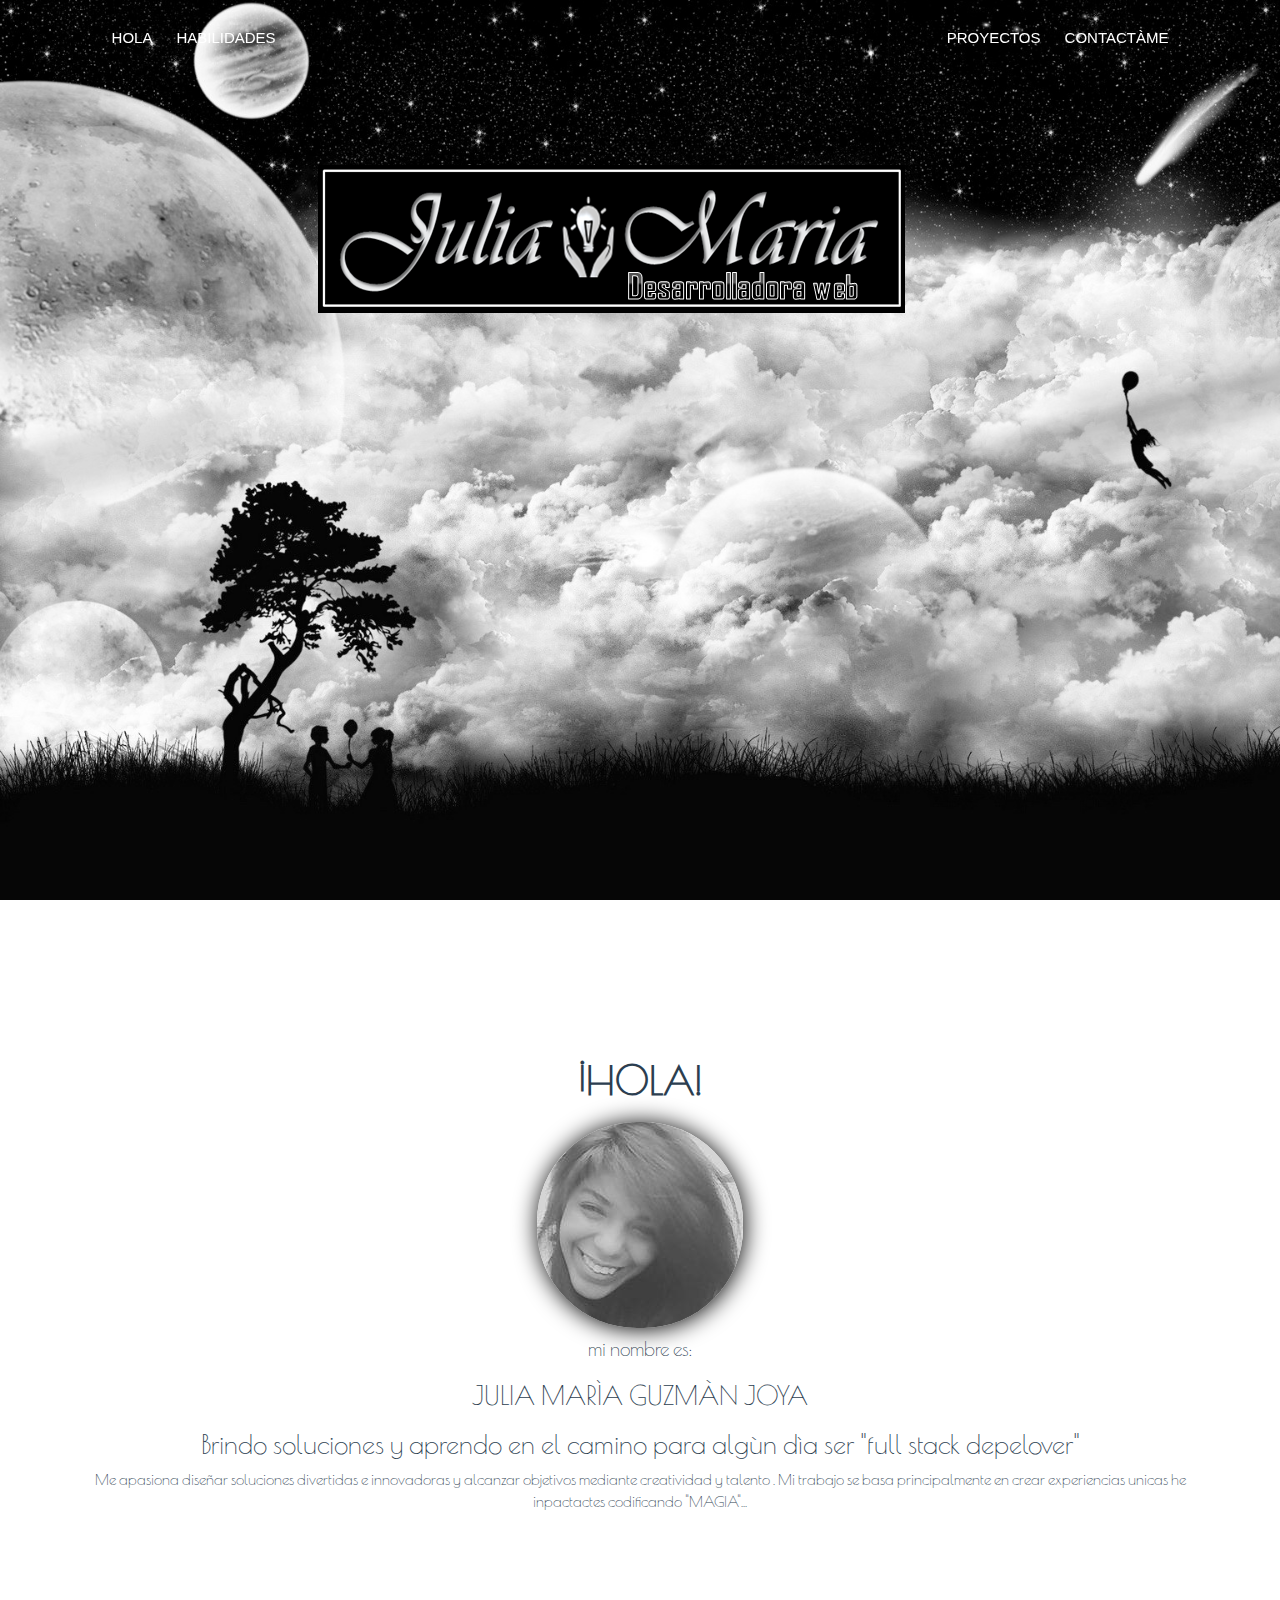
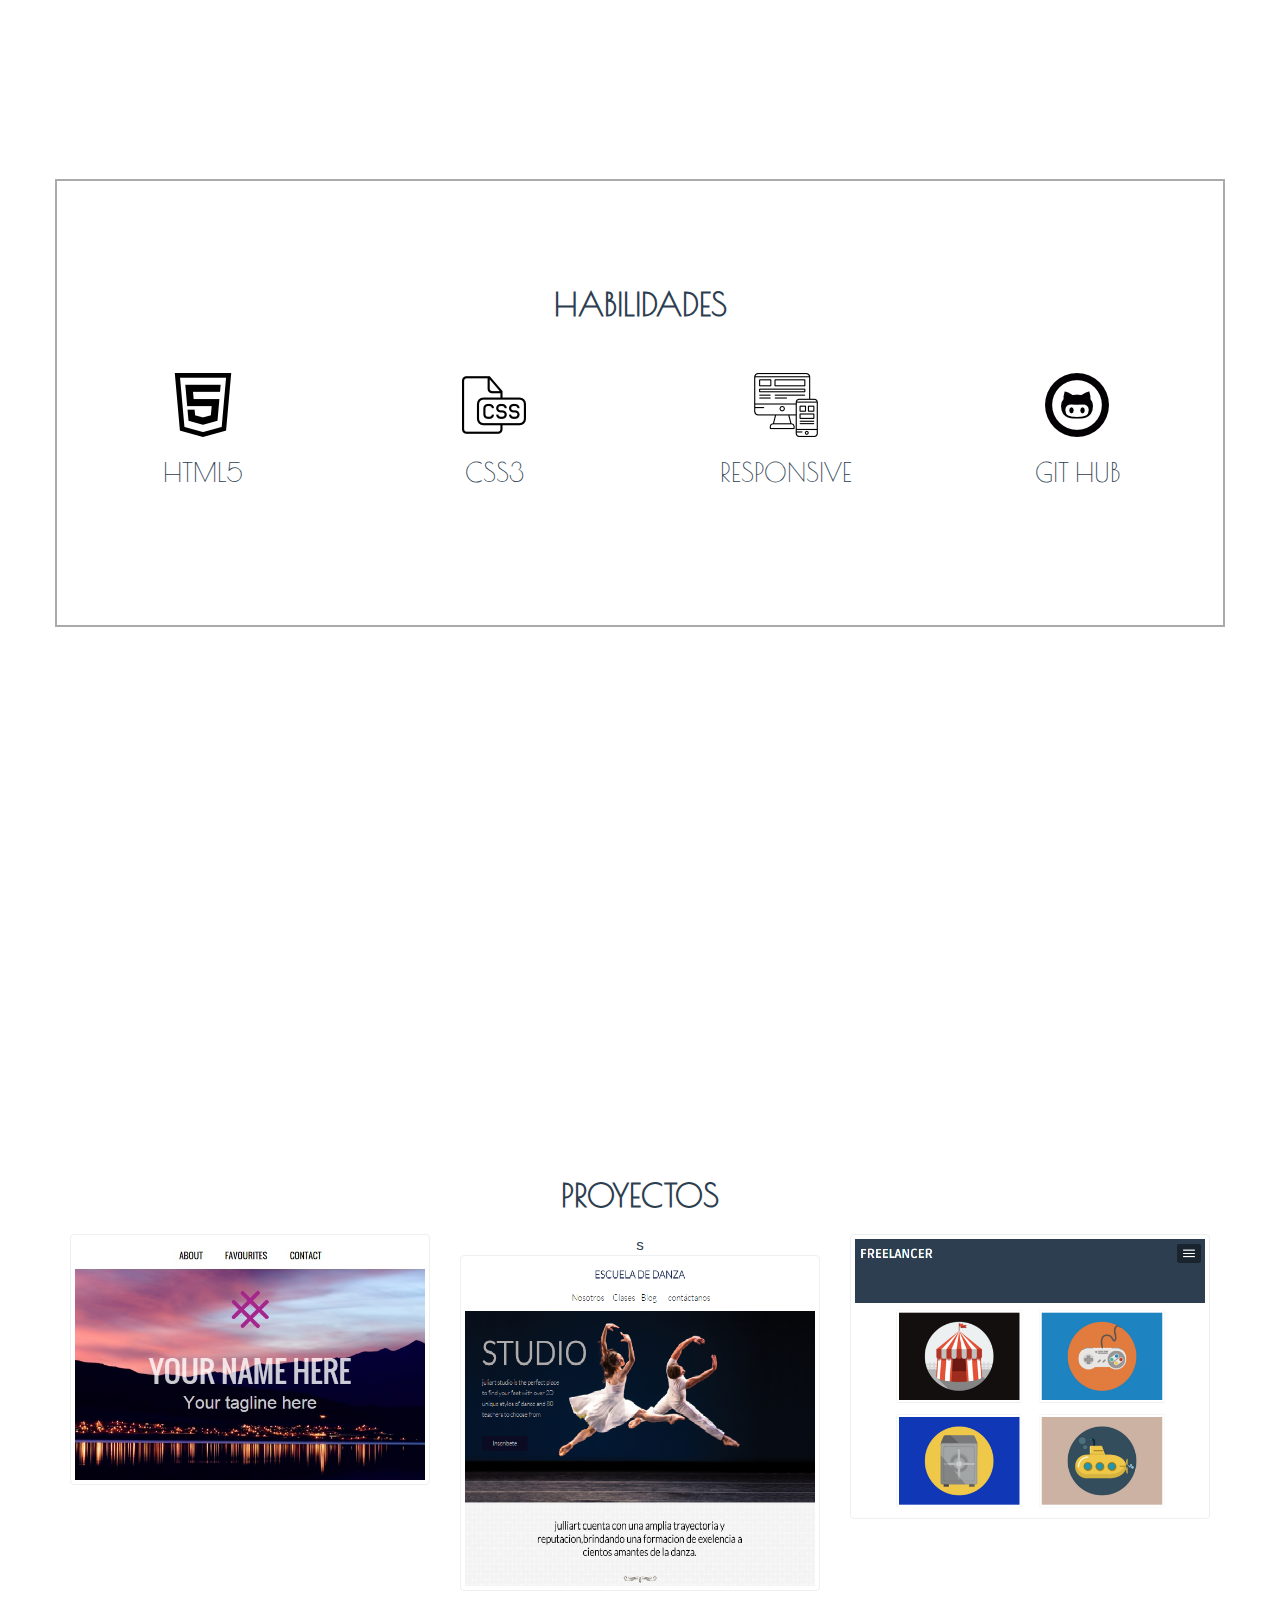
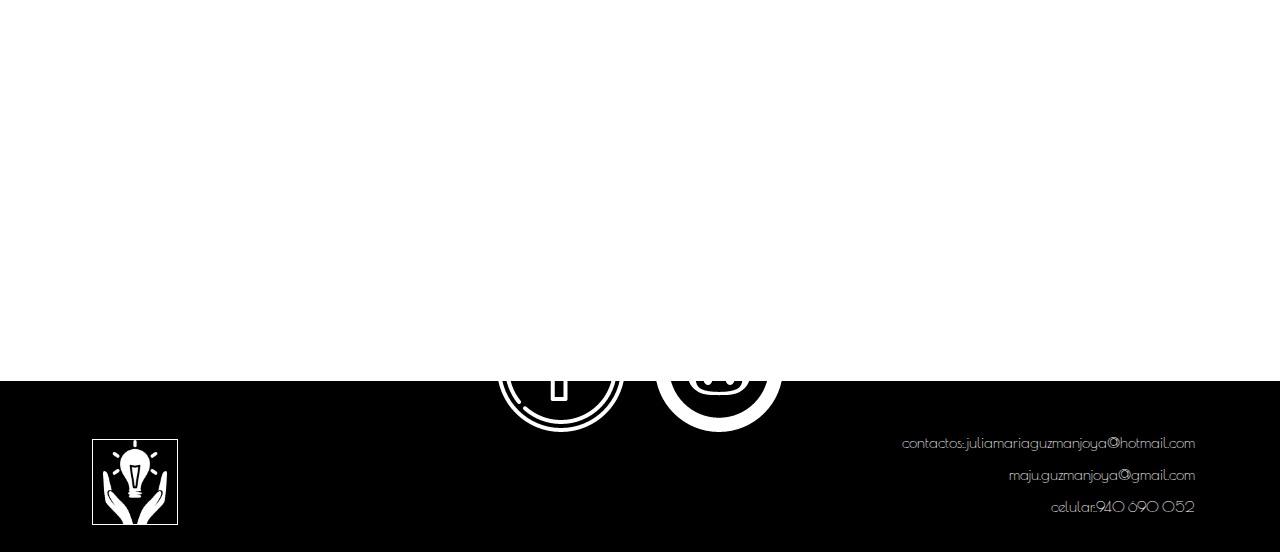
==== index.html @ df0e5f32 "initial" ====
<!DOCTYPE html>
<html lang="es">
<head>
	<meta charset="UTF-8">
	<title>julia maria</title>
  <link rel="stylesheet" type="text/css" href="style/bootstrap.min.css">
	<link rel="stylesheet" href="style/index_style.css">
	<link href='https://fonts.googleapis.com/css?family=Poiret+One' rel='stylesheet' type='text/css'>
<link rel="stylesheet" href="http://cdnjs.cloudflare.com/ajax/libs/font-awesome/4.4.0/css/font-awesome.min.css">
  <link href="font-awesome/css/font-awesome.min.css" rel="stylesheet" type="text/css">
	<script src="https://ajax.googleapis.com/ajax/libs/jquery/2.1.3/jquery.min.js"></script>
	<script src='js/script.js'></script>
</head>


<body>


	<header>
		<nav>
			<ul>
				<a href='#sobre-mi'><li>HOLA</li></a>
				<a href='#habilidades'><li>HABILIDADES</li></a>
			</ul>	 
		<img id='logo' class="hidden-xs "src='pictures/Untitled.png'>
      
			<ul>
				<a href='#mis-proyectos'><li>PROYECTOS</li></a>
				<a href='#contactame'><li>CONTACTÀME</li></a>
			</ul>
		</nav>
	</header>

	<section id='banner' class='overlay'>
		<div class='overlay'></div>
		<img id="logo2" class="hidden-lg" src="pictures/energy24.png" width="">
	</section>

<section id='body'>
  <section id="sobre-mi" class="pad-section">
    <div class="container wrapper">
      <div class="col-sm-12 text-center">
        <h1>¡HOLA!</h1>
          <img class="img-portafolio" src="pictures/portfolio-julia.jpg">
            <h4>mi nombre es:</h4>
              <h3>JULIA MARÌA GUZMÀN JOYA</h3>
              <h3>Brindo soluciones y aprendo en el camino para algùn dìa ser "full stack depelover"</h3>
          <p>Me apasiona diseñar soluciones divertidas e innovadoras y alcanzar objetivos mediante creatividad y talento . Mi trabajo se basa principalmente en crear experiencias unicas he inpactactes codificando "MAGIA"...</p>
      </div>     
  </div>
</section>
 
<section id="habilidades" class="module content">
    <div class="container wrapper bordeado como-lo-hago">
      <div >
        <h2 class="titulo-centrado">HABILIDADES</h2>
      </div>
      <div class="">
          <div class="col-xs-6 col-sm-3 text-center"><img src="pictures/png/logotype193.png">
            <h3 class="creativo">HTML5</h3>
          </div>
          <div class="col-xs-6 col-sm-3 text-center"><img src="pictures/png/css10.png">
            <h3 class="creativo">CSS3</h3>
          </div>
          <div class="col-xs-6 col-sm-3 text-center"><img src="pictures/png/responsive.png">
            <h3 class="creativo">RESPONSIVE</h3>
          </div>
          <div class="col-xs-6 col-sm-3 text-center"><img src="pictures/png/web-development.png">
            <h3 class="creativo">GIT HUB</h3>
          </div>
      </div>
    </div>
</section >

<div class="mensajes pictures-mensaje1">
  <div class="container">
      <div class="col-lg-9"><h2>Mis experimentos con JAVA-SCRIPT y JQUERY></h2>
        <h3>estamos disenados para aprender < todo > </h3>
      </div>
      <div class="col-lg-3">       
        <a href="http://codepen.io/majugj"><i class="fa-pulse fa fa-codepen fa-5x"></i></a>
        <h4>MI CODEPEN</h4>  
      </div>
  </div>
 </div>

<section id="mis-proyectos" class="proyectos text-center"> 
<div class="container wrapper">
	<h2>PROYECTOS</h2>
  <div class="col-sm-6 col-md-4">
    <div class="thumbnail">
      <a href="file:///C:/Users/Laboratoria008/Downloads/black%20and%20white/bootstrap-grid-system/Problema/index.html"><img src="pictures/proyecto1.jpg" alt="..."></a>
    </div>
  </div>
  <div class="col-sm-6 col-md-4">s
    <div class="thumbnail">
      <a href="file:///C:/Users/Laboratoria008/Downloads/dashy%20terminado%20(1)/julia%20maria%20dashy%20(2)/julia%20maria%20dashy/dashy%20(1)/dashy%20(1)/dashboard.html"></a><img src="pictures/proyecto2.png" alt="..."></a>
    </div>
  </div>
  <div class="col-sm-6 col-md-4">
    <div class="thumbnail">
      <a href="file:///C:/Users/Laboratoria008/Downloads/pretiffy%20%20%20EVOLUTION/pretiffy%20terminado/pretiffy%20terminado/trabajo%20terminad%20pretiffy/pretiffy/index.html"><img src="pictures/proyecto3.png" alt="..."></a>
    </div>
  </div>
</div>
</section>

<section id="contactame" class="mensajes pictures-mensaje3">
  <div class="">
    <h2 class="text-center">CONTACTAME</h2>
	     <div class="col-lg-6 text-right"><a href="https://github.com/juliamary"><img src="pictures/face.png"></a></div>
	     <div class="col-lg-6"><a href="https://github.com/juliamary"><img  src="pictures/git.png"></a></div>
  </div>
</section>



<footer>
<div class="container">
  <div class="col-lg-2"><img src="pictures/energy24.png" width="100%"></div>
    <div class="col-lg-10 text-right">
  	   <p>contactos:.juliamariaguzmanjoya@hotmail.com</p>
  	   <p>maju.guzmanjoya@gmail.com</p>
  	   <p>celular:.940 690 052</p>
    </div> 
</div>
</footer>
	
</section><!-- id body -->


</body>
</html>
---- style/index_style.css ----
*{
	margin: 0;
	padding: 0;
	font-family: helvetica;
}

h2,h1{font-weight: 600;padding: 10px 0}

h1,
h2,
h3,
h4,
h5,
h6,
p{
 font-family: 'Poiret One', cursive; 
}

a,
a:hover{
	color:white;
}

b{font-weight: 700}


section#banner{
	width: 100%;
    background-image: url(../pictures/fondo.jpg);
    background-attachment: fixed;
    /* background-position: center; */
    background-repeat: no-repeat;
    background-size: cover;
}



.overlay{
	background: transparent;
	width: 100%;
	height: 100%;
}

section#banner .overlay{
	background: transparent;
	position: absolute;
	width: 100%;
	height: 100%;
}

header{
	position: fixed;
	width: 100%;
	height: 70px;
	background-color: transparent;
	-webkit-transition: background-color .5s;
	z-index: 3;
}

nav{
	display: table;
	margin: auto;
	margin-top: 15px;
	height: 40px;
	-webkit-transition: margin-left .5s;
}

ul{
	display: block;
	float: left;
	list-style: none;
}

ul li{
	float: left;
	margin: 10px;
	padding: 2px;
}

ul li:hover{
	background-color: black;
	box-shadow: 1px 1px 10px white;
	border-radius: 2px;
	
	font-weight: 100px;

}

ul li a{
	color: white;
	text-decoration: none;
}

img#logo{
	float:left;
	display: block;
	margin-left: 30px;
	margin-right: 30px;
	margin-top: 150px;
	-webkit-transition: width .5s, height .5s, margin-right .5s, margin-top .5s;
}



#body{
	width: 100%;
	height: 500px;

}

.img-portafolio{
	border-radius: 100px;
  box-shadow: 1px 1px 23px black
}

.mensajes{
	
	width: 100%;
	background-attachment: fixed;
	color:white;
}

.pictures-mensaje1{
background-image: url(../pictures/experimentos.png);
padding: 5%;

}

.pictures-mensaje2{
background-image: url(../pictures/mensaje2.png);
padding: 4%;
}

.pictures-mensaje3{
		background-image: url(../pictures/contactame.jpg);
    padding: 6%;
}

.wrapper,
section.module.content {
    padding: 10% 0;
 }   


.bordeado {
    border: 2px solid #aaa;
}
section.
section.module h2 {
    font-size: 30px;
    text-align: center;
}
.titulo-centrado {
    position: relative;
    background-color: white;
    top: -1em;
    margin: 0px auto;
    width: 70%;
    height: 2em;
    text-align: center;
}

#contactame{
	  color:white;
}

footer{
	background-color: black;
	color:white;
	padding: 20px;
	width: 100%;
}

footer  img{
	width: 54%;
    border: 1px solid white;
    margin: 7px;
}
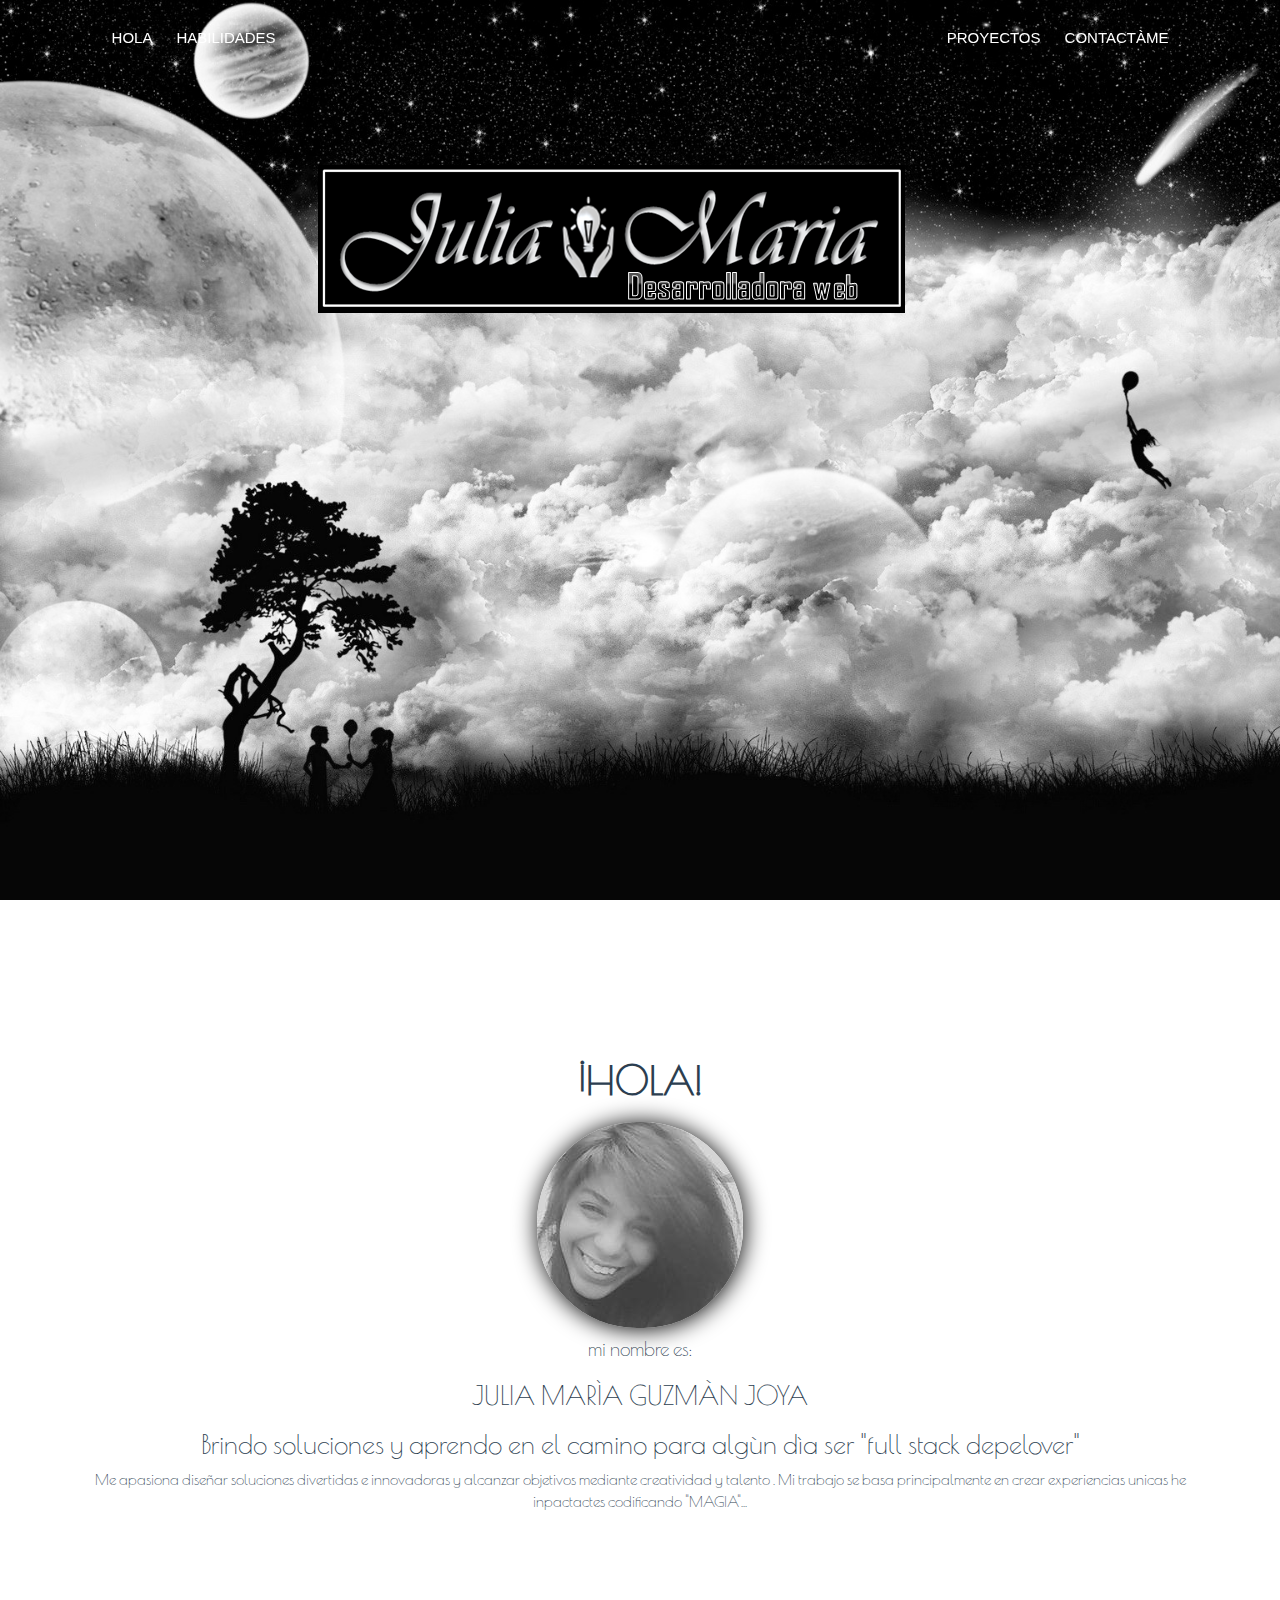
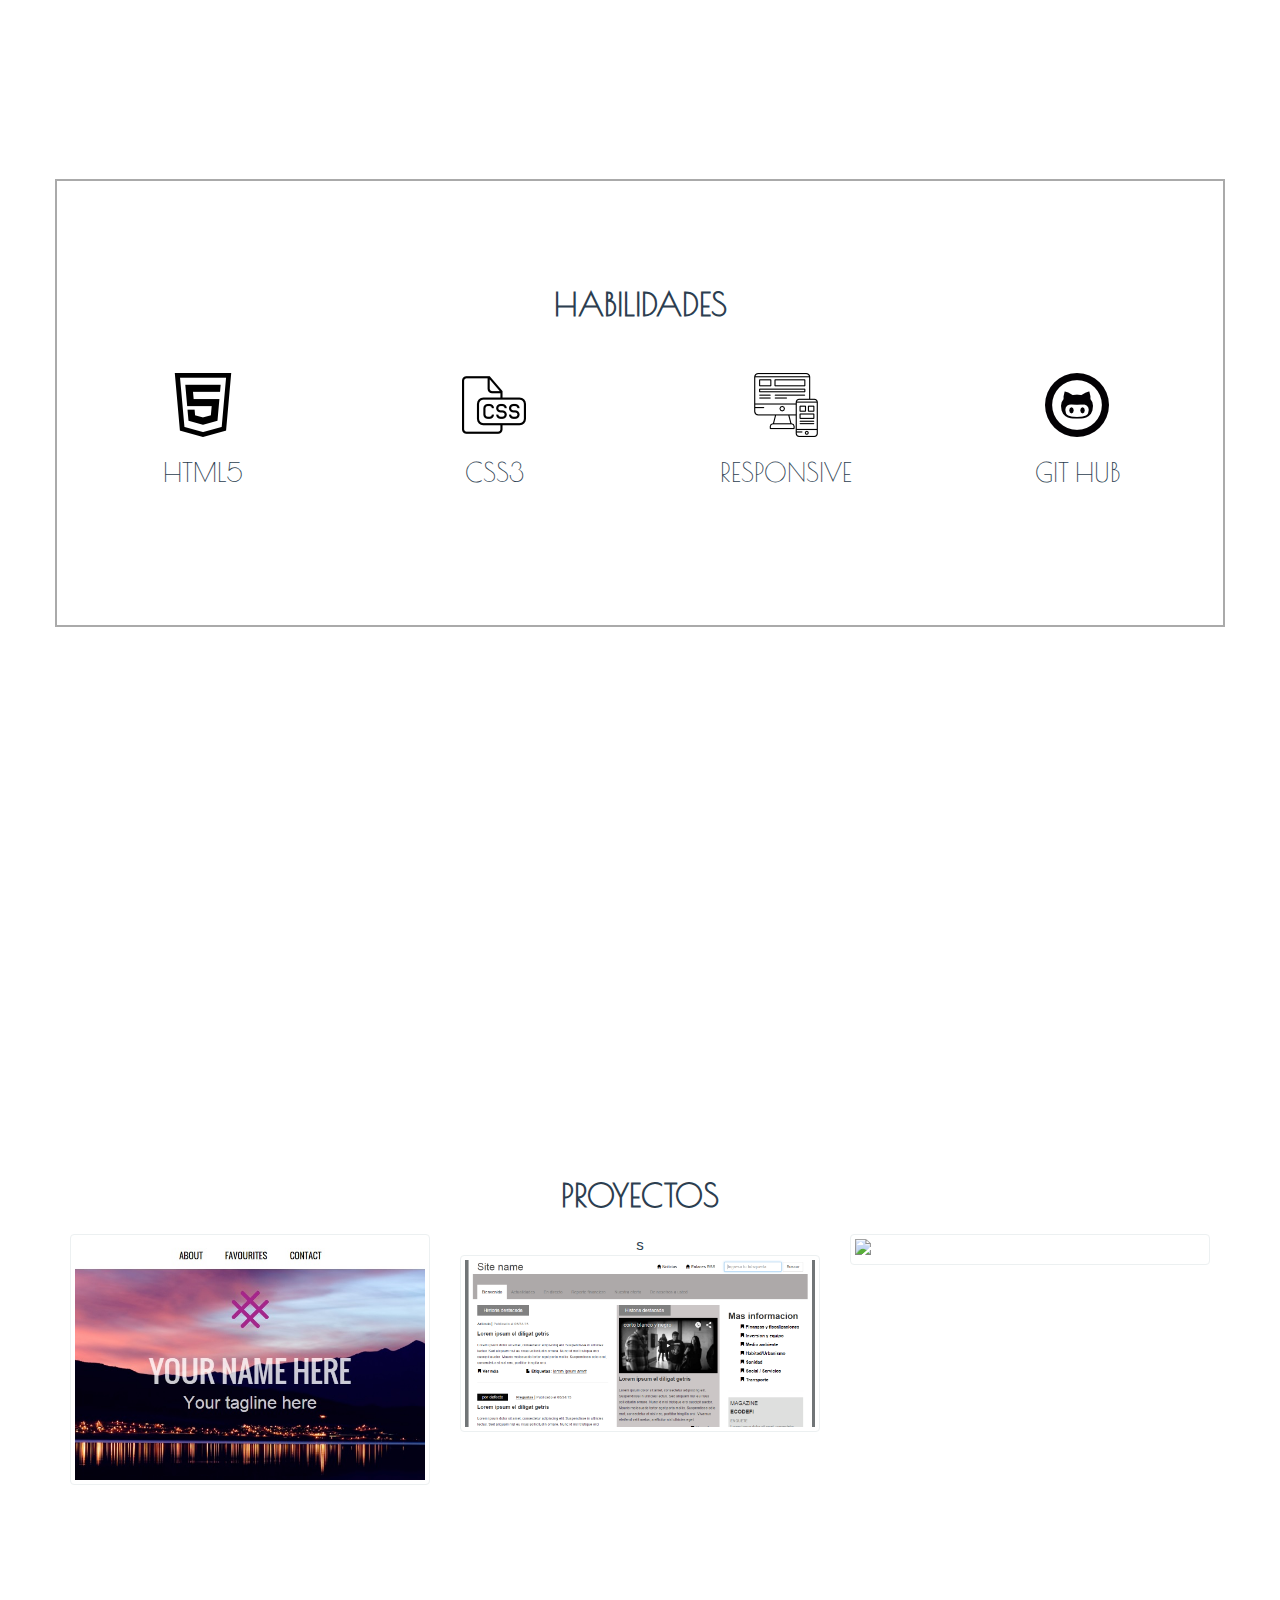
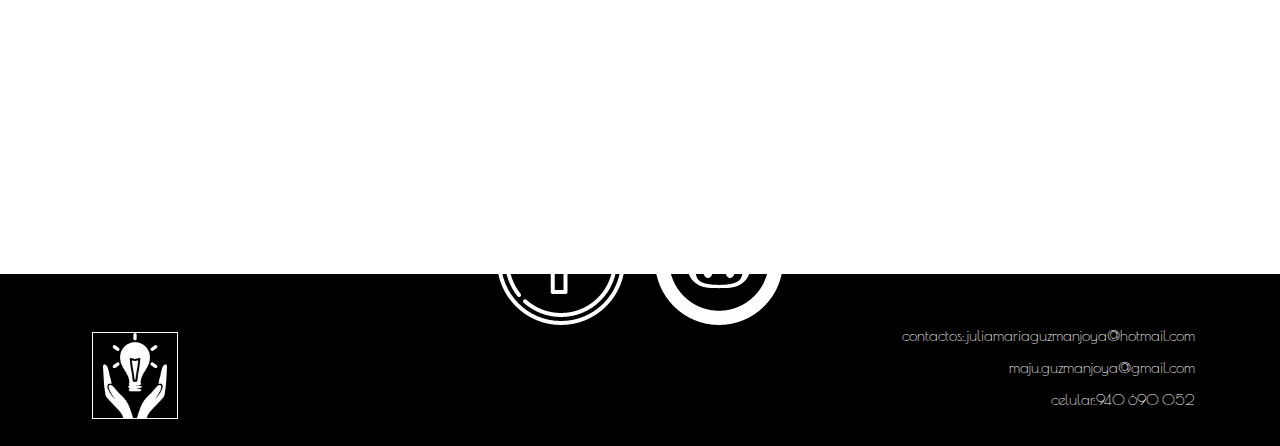
==== commit c2ef352e: "modificando" ====
--- a/index.html
+++ b/index.html
@@ -1,133 +1,133 @@
-<!DOCTYPE html>
-<html lang="es">
-<head>
-	<meta charset="UTF-8">
-	<title>julia maria</title>
-  <link rel="stylesheet" type="text/css" href="style/bootstrap.min.css">
-	<link rel="stylesheet" href="style/index_style.css">
-	<link href='https://fonts.googleapis.com/css?family=Poiret+One' rel='stylesheet' type='text/css'>
-<link rel="stylesheet" href="http://cdnjs.cloudflare.com/ajax/libs/font-awesome/4.4.0/css/font-awesome.min.css">
-  <link href="font-awesome/css/font-awesome.min.css" rel="stylesheet" type="text/css">
-	<script src="https://ajax.googleapis.com/ajax/libs/jquery/2.1.3/jquery.min.js"></script>
-	<script src='js/script.js'></script>
-</head>
-
-
-<body>
-
-
-	<header>
-		<nav>
-			<ul>
-				<a href='#sobre-mi'><li>HOLA</li></a>
-				<a href='#habilidades'><li>HABILIDADES</li></a>
-			</ul>	 
-		<img id='logo' class="hidden-xs "src='pictures/Untitled.png'>
-      
-			<ul>
-				<a href='#mis-proyectos'><li>PROYECTOS</li></a>
-				<a href='#contactame'><li>CONTACTÀME</li></a>
-			</ul>
-		</nav>
-	</header>
-
-	<section id='banner' class='overlay'>
-		<div class='overlay'></div>
-		<img id="logo2" class="hidden-lg" src="pictures/energy24.png" width="">
-	</section>
-
-<section id='body'>
-  <section id="sobre-mi" class="pad-section">
-    <div class="container wrapper">
-      <div class="col-sm-12 text-center">
-        <h1>¡HOLA!</h1>
-          <img class="img-portafolio" src="pictures/portfolio-julia.jpg">
-            <h4>mi nombre es:</h4>
-              <h3>JULIA MARÌA GUZMÀN JOYA</h3>
-              <h3>Brindo soluciones y aprendo en el camino para algùn dìa ser "full stack depelover"</h3>
-          <p>Me apasiona diseñar soluciones divertidas e innovadoras y alcanzar objetivos mediante creatividad y talento . Mi trabajo se basa principalmente en crear experiencias unicas he inpactactes codificando "MAGIA"...</p>
-      </div>     
-  </div>
-</section>
- 
-<section id="habilidades" class="module content">
-    <div class="container wrapper bordeado como-lo-hago">
-      <div >
-        <h2 class="titulo-centrado">HABILIDADES</h2>
-      </div>
-      <div class="">
-          <div class="col-xs-6 col-sm-3 text-center"><img src="pictures/png/logotype193.png">
-            <h3 class="creativo">HTML5</h3>
-          </div>
-          <div class="col-xs-6 col-sm-3 text-center"><img src="pictures/png/css10.png">
-            <h3 class="creativo">CSS3</h3>
-          </div>
-          <div class="col-xs-6 col-sm-3 text-center"><img src="pictures/png/responsive.png">
-            <h3 class="creativo">RESPONSIVE</h3>
-          </div>
-          <div class="col-xs-6 col-sm-3 text-center"><img src="pictures/png/web-development.png">
-            <h3 class="creativo">GIT HUB</h3>
-          </div>
-      </div>
-    </div>
-</section >
-
-<div class="mensajes pictures-mensaje1">
-  <div class="container">
-      <div class="col-lg-9"><h2>Mis experimentos con JAVA-SCRIPT y JQUERY></h2>
-        <h3>estamos disenados para aprender < todo > </h3>
-      </div>
-      <div class="col-lg-3">       
-        <a href="http://codepen.io/majugj"><i class="fa-pulse fa fa-codepen fa-5x"></i></a>
-        <h4>MI CODEPEN</h4>  
-      </div>
-  </div>
- </div>
-
-<section id="mis-proyectos" class="proyectos text-center"> 
-<div class="container wrapper">
-	<h2>PROYECTOS</h2>
-  <div class="col-sm-6 col-md-4">
-    <div class="thumbnail">
-      <a href="file:///C:/Users/Laboratoria008/Downloads/black%20and%20white/bootstrap-grid-system/Problema/index.html"><img src="pictures/proyecto1.jpg" alt="..."></a>
-    </div>
-  </div>
-  <div class="col-sm-6 col-md-4">s
-    <div class="thumbnail">
-      <a href="file:///C:/Users/Laboratoria008/Downloads/dashy%20terminado%20(1)/julia%20maria%20dashy%20(2)/julia%20maria%20dashy/dashy%20(1)/dashy%20(1)/dashboard.html"></a><img src="pictures/proyecto2.png" alt="..."></a>
-    </div>
-  </div>
-  <div class="col-sm-6 col-md-4">
-    <div class="thumbnail">
-      <a href="file:///C:/Users/Laboratoria008/Downloads/pretiffy%20%20%20EVOLUTION/pretiffy%20terminado/pretiffy%20terminado/trabajo%20terminad%20pretiffy/pretiffy/index.html"><img src="pictures/proyecto3.png" alt="..."></a>
-    </div>
-  </div>
-</div>
-</section>
-
-<section id="contactame" class="mensajes pictures-mensaje3">
-  <div class="">
-    <h2 class="text-center">CONTACTAME</h2>
-	     <div class="col-lg-6 text-right"><a href="https://github.com/juliamary"><img src="pictures/face.png"></a></div>
-	     <div class="col-lg-6"><a href="https://github.com/juliamary"><img  src="pictures/git.png"></a></div>
-  </div>
-</section>
-
-
-
-<footer>
-<div class="container">
-  <div class="col-lg-2"><img src="pictures/energy24.png" width="100%"></div>
-    <div class="col-lg-10 text-right">
-  	   <p>contactos:.juliamariaguzmanjoya@hotmail.com</p>
-  	   <p>maju.guzmanjoya@gmail.com</p>
-  	   <p>celular:.940 690 052</p>
-    </div> 
-</div>
-</footer>
-	
-</section><!-- id body -->
-
-
-</body>
+<!DOCTYPE html>
+<html lang="es">
+<head>
+	<meta charset="UTF-8">
+	<title>julia maria</title>
+  <link rel="stylesheet" type="text/css" href="style/bootstrap.min.css">
+	<link rel="stylesheet" href="style/index_style.css">
+	<link href='https://fonts.googleapis.com/css?family=Poiret+One' rel='stylesheet' type='text/css'>
+<link rel="stylesheet" href="http://cdnjs.cloudflare.com/ajax/libs/font-awesome/4.4.0/css/font-awesome.min.css">
+  <link href="font-awesome/css/font-awesome.min.css" rel="stylesheet" type="text/css">
+	<script src="https://ajax.googleapis.com/ajax/libs/jquery/2.1.3/jquery.min.js"></script>
+	<script src='js/script.js'></script>
+</head>
+
+
+<body>
+
+
+	<header>
+		<nav>
+			<ul>
+				<a href='#sobre-mi'><li>HOLA</li></a>
+				<a href='#habilidades'><li>HABILIDADES</li></a>
+			</ul>	 
+		<img id='logo' class="hidden-xs "src='pictures/Untitled.png'>
+      
+			<ul>
+				<a href='#mis-proyectos'><li>PROYECTOS</li></a>
+				<a href='#contactame'><li>CONTACTÀME</li></a>
+			</ul>
+		</nav>
+	</header>
+
+	<section id='banner' class='overlay'>
+		<div class='overlay'></div>
+		<img id="logo2" class="hidden-lg" src="pictures/energy24.png" width="">
+	</section>
+
+<section id='body'>
+  <section id="sobre-mi" class="pad-section">
+    <div class="container wrapper">
+      <div class="col-sm-12 text-center">
+        <h1>¡HOLA!</h1>
+          <img class="img-portafolio" src="pictures/portfolio-julia.jpg">
+            <h4>mi nombre es:</h4>
+              <h3>JULIA MARÌA GUZMÀN JOYA</h3>
+              <h3>Brindo soluciones y aprendo en el camino para algùn dìa ser "full stack depelover"</h3>
+          <p>Me apasiona diseñar soluciones divertidas e innovadoras y alcanzar objetivos mediante creatividad y talento . Mi trabajo se basa principalmente en crear experiencias unicas he inpactactes codificando "MAGIA"...</p>
+      </div>     
+  </div>
+</section>
+ 
+<section id="habilidades" class="module content">
+    <div class="container wrapper bordeado como-lo-hago">
+      <div >
+        <h2 class="titulo-centrado">HABILIDADES</h2>
+      </div>
+      <div class="">
+          <div class="col-xs-6 col-sm-3 text-center"><img src="pictures/png/logotype193.png">
+            <h3 class="creativo">HTML5</h3>
+          </div>
+          <div class="col-xs-6 col-sm-3 text-center"><img src="pictures/png/css10.png">
+            <h3 class="creativo">CSS3</h3>
+          </div>
+          <div class="col-xs-6 col-sm-3 text-center"><img src="pictures/png/responsive.png">
+            <h3 class="creativo">RESPONSIVE</h3>
+          </div>
+          <div class="col-xs-6 col-sm-3 text-center"><img src="pictures/png/web-development.png">
+            <h3 class="creativo">GIT HUB</h3>
+          </div>
+      </div>
+    </div>
+</section >
+
+<div class="mensajes pictures-mensaje1">
+  <div class="container">
+      <div class="col-lg-9"><h2>Mis experimentos con JAVA-SCRIPT y JQUERY></h2>
+        <h3>estamos disenados para aprender < todo > </h3>
+      </div>
+      <div class="col-lg-3">       
+        <a href="http://codepen.io/majugj"><i class="fa-pulse fa fa-codepen fa-5x"></i></a>
+        <h4>MI CODEPEN</h4>  
+      </div>
+  </div>
+ </div>
+
+<section id="mis-proyectos" class="proyectos text-center"> 
+<div class="container wrapper">
+	<h2>PROYECTOS</h2>
+  <div class="col-sm-6 col-md-4">
+    <div class="thumbnail">
+      <a href="http://juliamary.github.io/pretiffy-maju/"><img src="pictures/proyecto1.jpg" alt="..."></a>
+    </div>
+  </div>
+  <div class="col-sm-6 col-md-4">s
+    <div class="thumbnail">
+      <a href="https://github.com/juliamary/maquetacion"><img src="img/proyecto1.png" alt="..."></a>
+    </div>
+  </div>
+  <div class="col-sm-6 col-md-4">
+    <div class="thumbnail">
+      <a href="http://juliamary.github.io/dashy/"><img src="img/dashy.png" alt="..."></a>
+    </div>
+  </div>
+</div>
+</section>
+
+<section id="contactame" class="mensajes pictures-mensaje3">
+  <div class="">
+    <h2 class="text-center">CONTACTAME</h2>
+	     <div class="col-lg-6 text-right"><a href="https://github.com/juliamary"><img src="pictures/face.png"></a></div>
+	     <div class="col-lg-6"><a href="https://github.com/juliamary"><img src="pictures/git.png"></a></div>
+  </div>
+</section>
+
+
+
+<footer>
+<div class="container">
+  <div class="col-lg-2"><img src="pictures/energy24.png" width="100%"></div>
+    <div class="col-lg-10 text-right">
+  	   <p>contactos:.juliamariaguzmanjoya@hotmail.com</p>
+  	   <p>maju.guzmanjoya@gmail.com</p>
+  	   <p>celular:.940 690 052</p>
+    </div> 
+</div>
+</footer>
+	
+</section><!-- id body -->
+
+
+</body>
 </html>--- a/style/index_style.css
+++ b/style/index_style.css
@@ -1,179 +1,179 @@
-*{
-	margin: 0;
-	padding: 0;
-	font-family: helvetica;
-}
-
-h2,h1{font-weight: 600;padding: 10px 0}
-
-h1,
-h2,
-h3,
-h4,
-h5,
-h6,
-p{
- font-family: 'Poiret One', cursive; 
-}
-
-a,
-a:hover{
-	color:white;
-}
-
-b{font-weight: 700}
-
-
-section#banner{
-	width: 100%;
-    background-image: url(../pictures/fondo.jpg);
-    background-attachment: fixed;
-    /* background-position: center; */
-    background-repeat: no-repeat;
-    background-size: cover;
-}
-
-
-
-.overlay{
-	background: transparent;
-	width: 100%;
-	height: 100%;
-}
-
-section#banner .overlay{
-	background: transparent;
-	position: absolute;
-	width: 100%;
-	height: 100%;
-}
-
-header{
-	position: fixed;
-	width: 100%;
-	height: 70px;
-	background-color: transparent;
-	-webkit-transition: background-color .5s;
-	z-index: 3;
-}
-
-nav{
-	display: table;
-	margin: auto;
-	margin-top: 15px;
-	height: 40px;
-	-webkit-transition: margin-left .5s;
-}
-
-ul{
-	display: block;
-	float: left;
-	list-style: none;
-}
-
-ul li{
-	float: left;
-	margin: 10px;
-	padding: 2px;
-}
-
-ul li:hover{
-	background-color: black;
-	box-shadow: 1px 1px 10px white;
-	border-radius: 2px;
-	
-	font-weight: 100px;
-
-}
-
-ul li a{
-	color: white;
-	text-decoration: none;
-}
-
-img#logo{
-	float:left;
-	display: block;
-	margin-left: 30px;
-	margin-right: 30px;
-	margin-top: 150px;
-	-webkit-transition: width .5s, height .5s, margin-right .5s, margin-top .5s;
-}
-
-
-
-#body{
-	width: 100%;
-	height: 500px;
-
-}
-
-.img-portafolio{
-	border-radius: 100px;
-  box-shadow: 1px 1px 23px black
-}
-
-.mensajes{
-	
-	width: 100%;
-	background-attachment: fixed;
-	color:white;
-}
-
-.pictures-mensaje1{
-background-image: url(../pictures/experimentos.png);
-padding: 5%;
-
-}
-
-.pictures-mensaje2{
-background-image: url(../pictures/mensaje2.png);
-padding: 4%;
-}
-
-.pictures-mensaje3{
-		background-image: url(../pictures/contactame.jpg);
-    padding: 6%;
-}
-
-.wrapper,
-section.module.content {
-    padding: 10% 0;
- }   
-
-
-.bordeado {
-    border: 2px solid #aaa;
-}
-section.
-section.module h2 {
-    font-size: 30px;
-    text-align: center;
-}
-.titulo-centrado {
-    position: relative;
-    background-color: white;
-    top: -1em;
-    margin: 0px auto;
-    width: 70%;
-    height: 2em;
-    text-align: center;
-}
-
-#contactame{
-	  color:white;
-}
-
-footer{
-	background-color: black;
-	color:white;
-	padding: 20px;
-	width: 100%;
-}
-
-footer  img{
-	width: 54%;
-    border: 1px solid white;
-    margin: 7px;
-}
-
+*{
+	margin: 0;
+	padding: 0;
+	font-family: helvetica;
+}
+
+h2,h1{font-weight: 600;padding: 10px 0}
+
+h1,
+h2,
+h3,
+h4,
+h5,
+h6,
+p{
+ font-family: 'Poiret One', cursive; 
+}
+
+a,
+a:hover{
+	color:white;
+}
+
+b{font-weight: 700}
+
+
+section#banner{
+	width: 100%;
+    background-image: url(../pictures/fondo.jpg);
+    background-attachment: fixed;
+    /* background-position: center; */
+    background-repeat: no-repeat;
+    background-size: cover;
+}
+
+
+
+.overlay{
+	background: transparent;
+	width: 100%;
+	height: 100%;
+}
+
+section#banner .overlay{
+	background: transparent;
+	position: absolute;
+	width: 100%;
+	height: 100%;
+}
+
+header{
+	position: fixed;
+	width: 100%;
+	height: 70px;
+	background-color: transparent;
+	-webkit-transition: background-color .5s;
+	z-index: 3;
+}
+
+nav{
+	display: table;
+	margin: auto;
+	margin-top: 15px;
+	height: 40px;
+	-webkit-transition: margin-left .5s;
+}
+
+ul{
+	display: block;
+	float: left;
+	list-style: none;
+}
+
+ul li{
+	float: left;
+	margin: 10px;
+	padding: 2px;
+}
+
+ul li:hover{
+	background-color: black;
+	box-shadow: 1px 1px 10px white;
+	border-radius: 2px;
+	
+	font-weight: 100px;
+
+}
+
+ul li a{
+	color: white;
+	text-decoration: none;
+}
+
+img#logo{
+	float:left;
+	display: block;
+	margin-left: 30px;
+	margin-right: 30px;
+	margin-top: 150px;
+	-webkit-transition: width .5s, height .5s, margin-right .5s, margin-top .5s;
+}
+
+
+
+#body{
+	width: 100%;
+	height: 500px;
+
+}
+
+.img-portafolio{
+	border-radius: 100px;
+  box-shadow: 1px 1px 23px black
+}
+
+.mensajes{
+	
+	width: 100%;
+	background-attachment: fixed;
+	color:white;
+}
+
+.pictures-mensaje1{
+background-image: url(../pictures/experimentos.png);
+padding: 5%;
+
+}
+
+.pictures-mensaje2{
+background-image: url(../pictures/mensaje2.png);
+padding: 4%;
+}
+
+.pictures-mensaje3{
+		background-image: url(../pictures/contactame.jpg);
+    padding: 6%;
+}
+
+.wrapper,
+section.module.content {
+    padding: 10% 0;
+ }   
+
+
+.bordeado {
+    border: 2px solid #aaa;
+}
+section.
+section.module h2 {
+    font-size: 30px;
+    text-align: center;
+}
+.titulo-centrado {
+    position: relative;
+    background-color: white;
+    top: -1em;
+    margin: 0px auto;
+    width: 70%;
+    height: 2em;
+    text-align: center;
+}
+
+#contactame{
+	  color:white;
+}
+
+footer{
+	background-color: black;
+	color:white;
+	padding: 20px;
+	width: 100%;
+}
+
+footer  img{
+	width: 54%;
+    border: 1px solid white;
+    margin: 7px;
+}
+
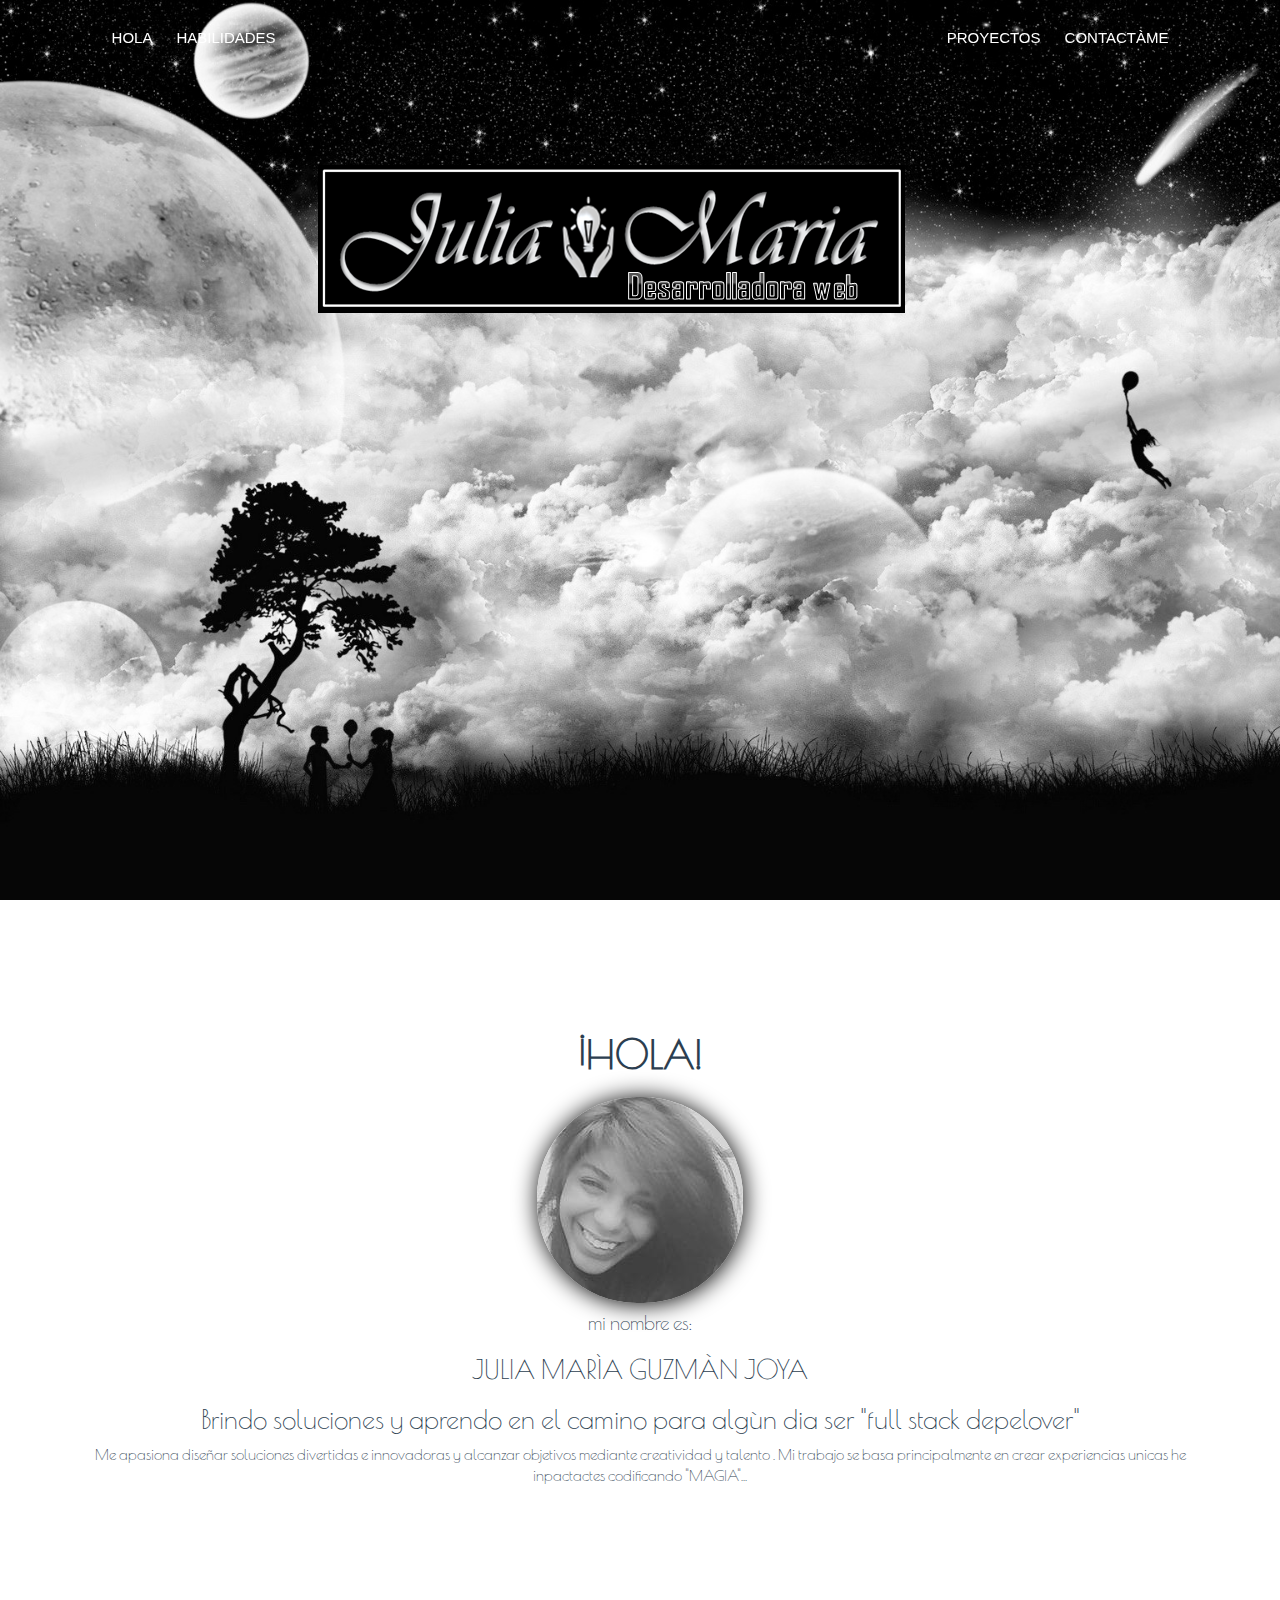
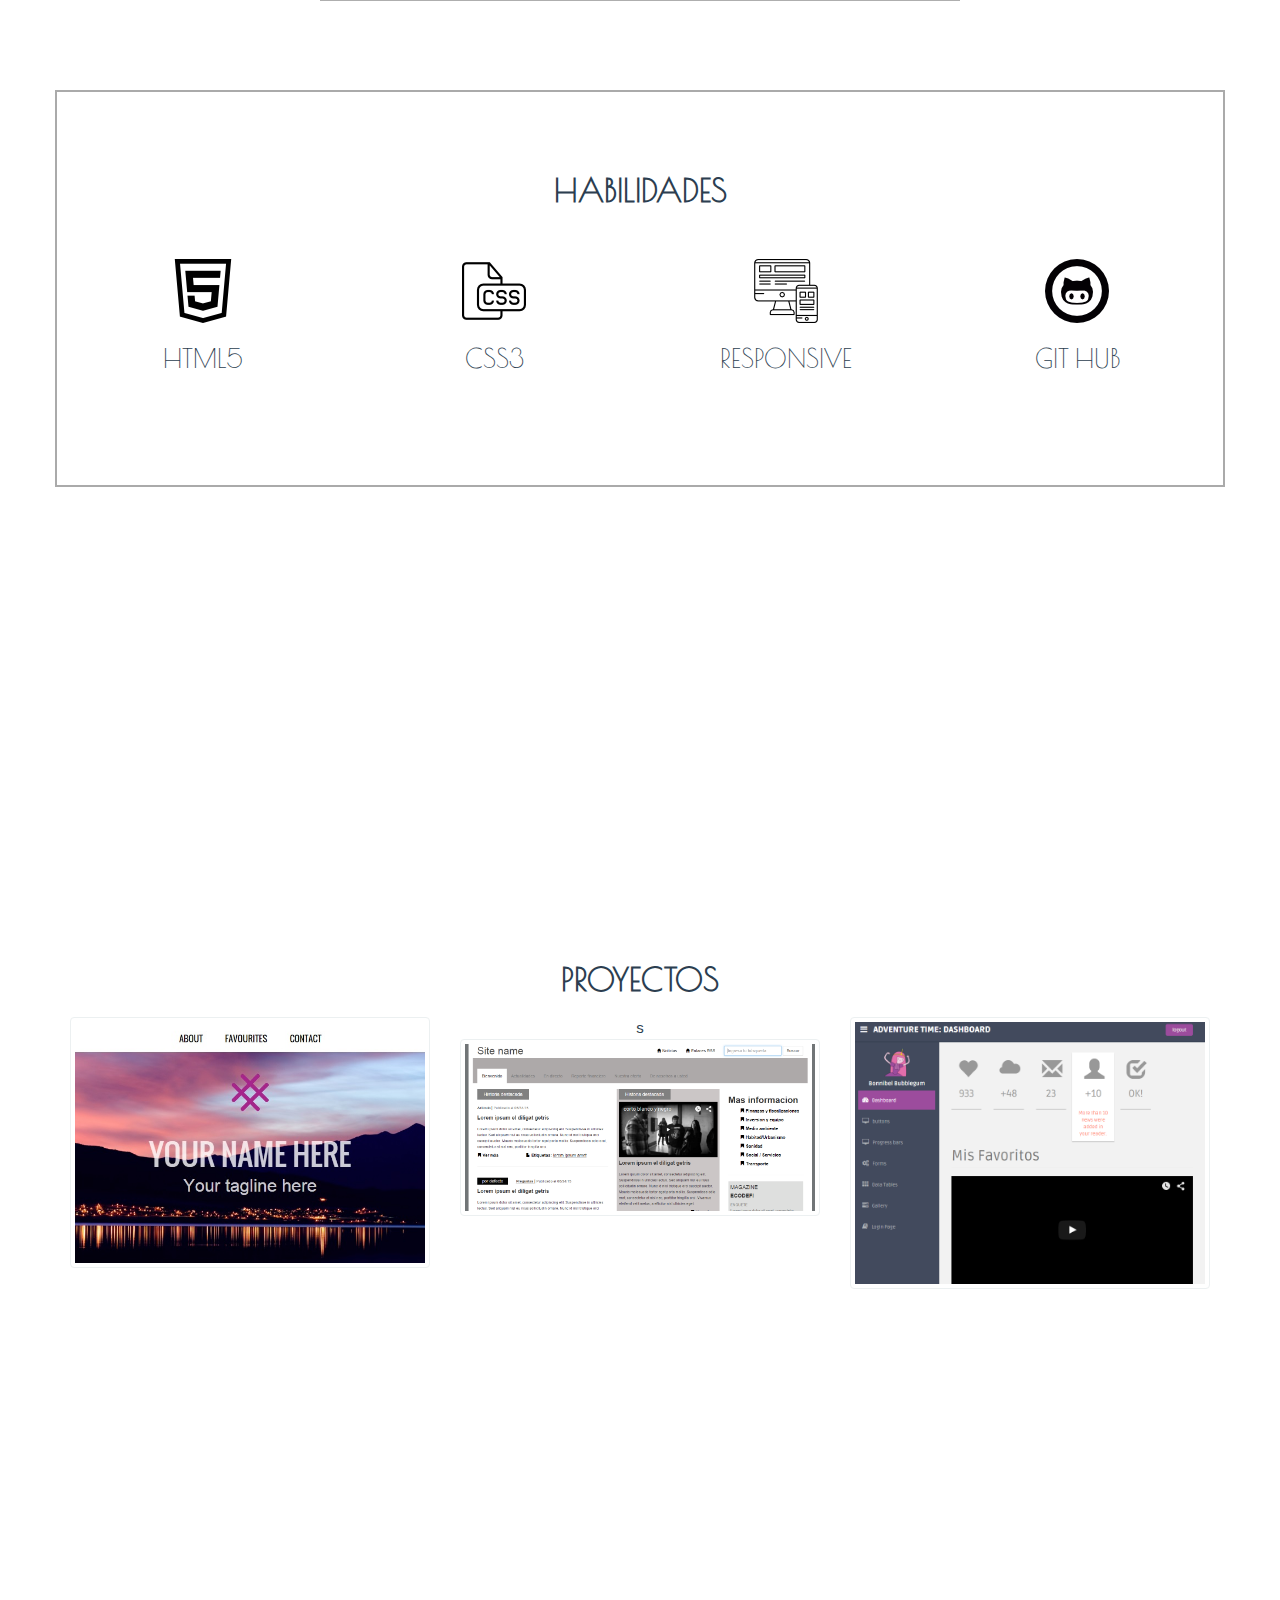
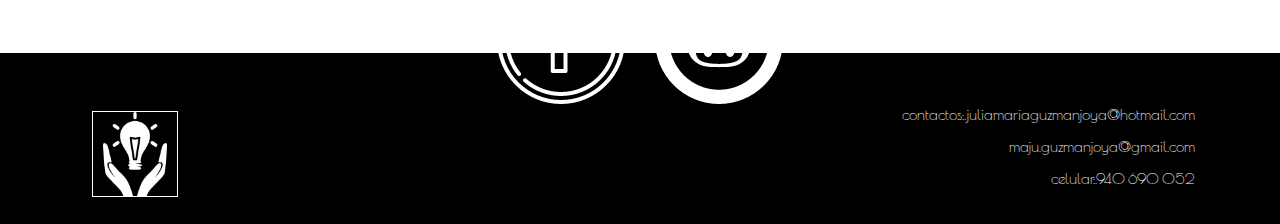
==== commit 7ca48391: "original" ====
--- a/index.html
+++ b/index.html
@@ -44,11 +44,14 @@
           <img class="img-portafolio" src="pictures/portfolio-julia.jpg">
             <h4>mi nombre es:</h4>
               <h3>JULIA MARÌA GUZMÀN JOYA</h3>
-              <h3>Brindo soluciones y aprendo en el camino para algùn dìa ser "full stack depelover"</h3>
+              <h3>Brindo soluciones y aprendo en el camino para algùn dia ser "full stack depelover"</h3>
           <p>Me apasiona diseñar soluciones divertidas e innovadoras y alcanzar objetivos mediante creatividad y talento . Mi trabajo se basa principalmente en crear experiencias unicas he inpactactes codificando "MAGIA"...</p>
       </div>     
   </div>
 </section>
+
+<div class="decoracion"></div>
+
  
 <section id="habilidades" class="module content">
     <div class="container wrapper bordeado como-lo-hago">
--- a/style/index_style.css
+++ b/style/index_style.css
@@ -35,18 +35,7 @@
 
 
 
-.overlay{
-	background: transparent;
-	width: 100%;
-	height: 100%;
-}
 
-section#banner .overlay{
-	background: transparent;
-	position: absolute;
-	width: 100%;
-	height: 100%;
-}
 
 header{
 	position: fixed;
@@ -100,7 +89,13 @@
 	-webkit-transition: width .5s, height .5s, margin-right .5s, margin-top .5s;
 }
 
-
+.decoracion{
+    width: 50%;
+    height: 1px;
+    background-color: rgba(2, 2, 2, 0.32);
+    margin: 0 auto;
+    margin-bottom: 13px;
+}
 
 #body{
 	width: 100%;
@@ -136,9 +131,11 @@
     padding: 6%;
 }
 
-.wrapper,
+.wrapper{
+	padding: 8% 0;
+}
 section.module.content {
-    padding: 10% 0;
+    padding: 6% 0;
  }   
 
 
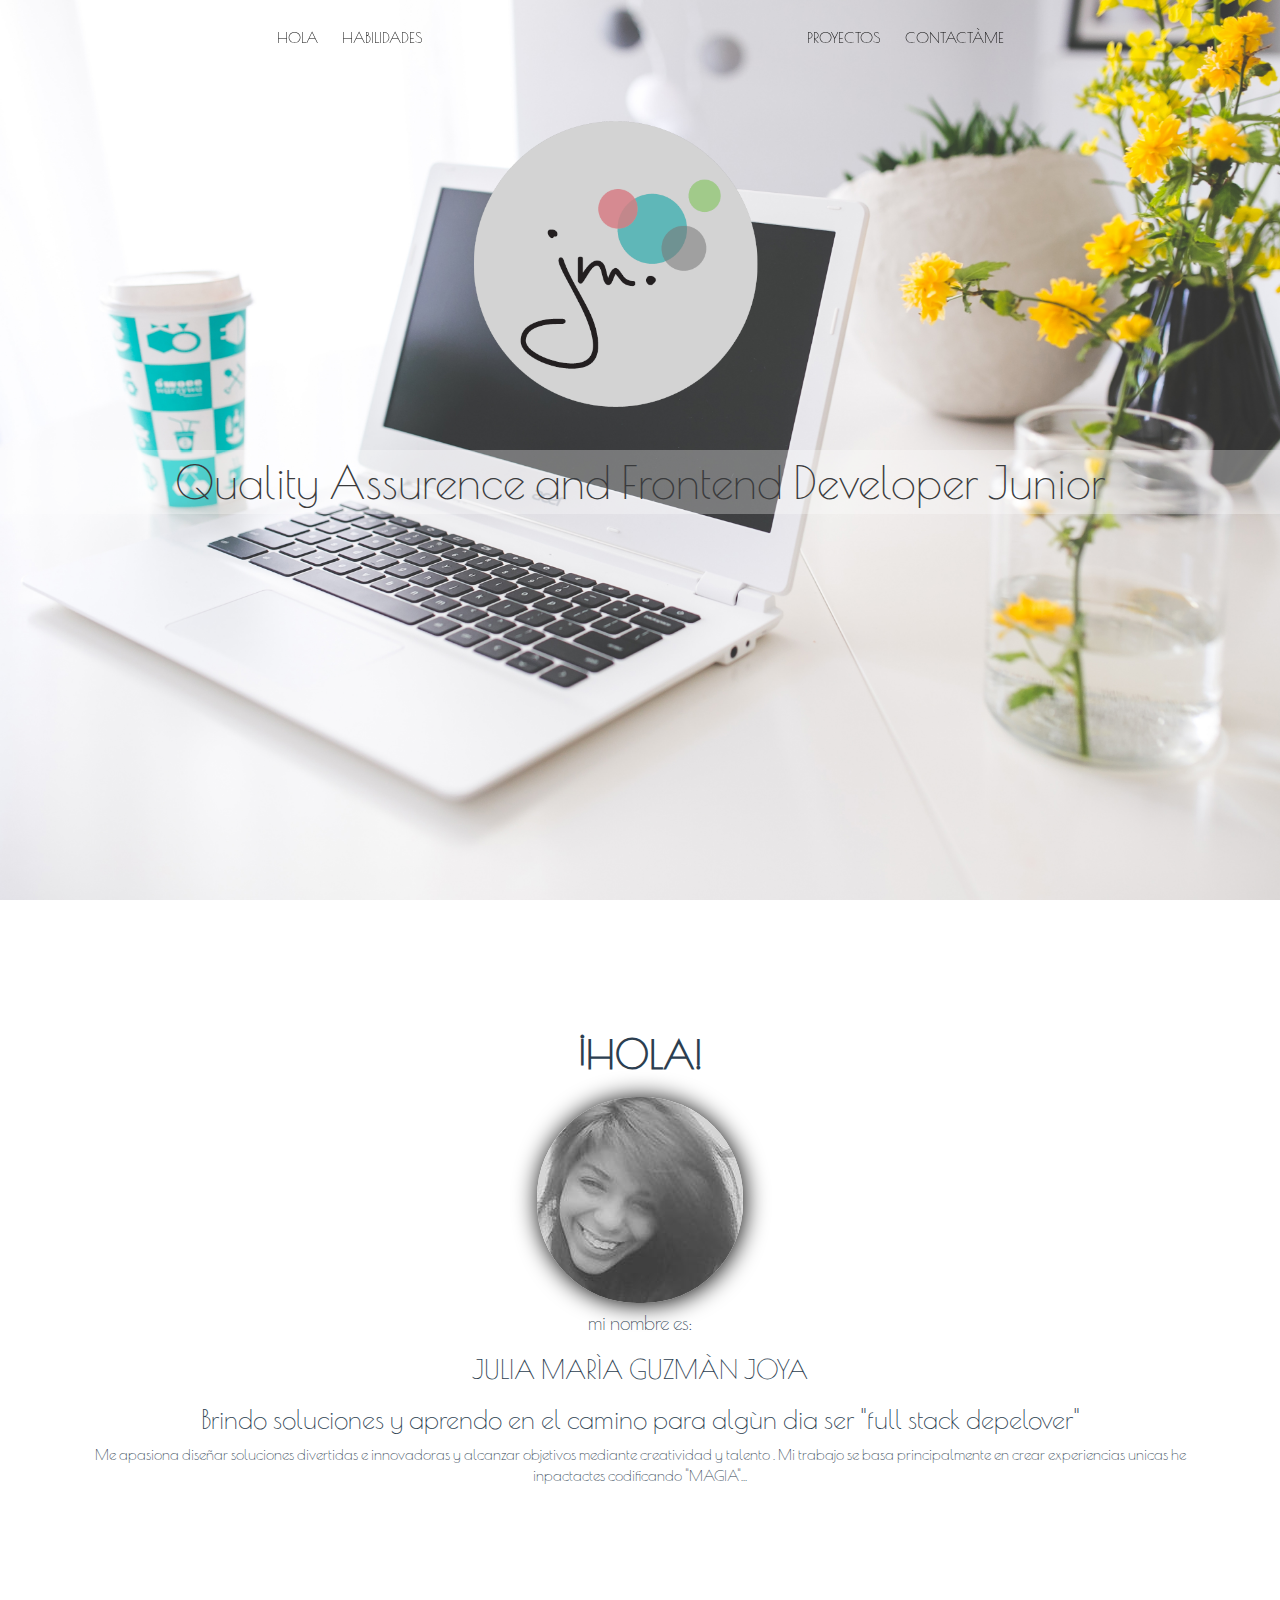
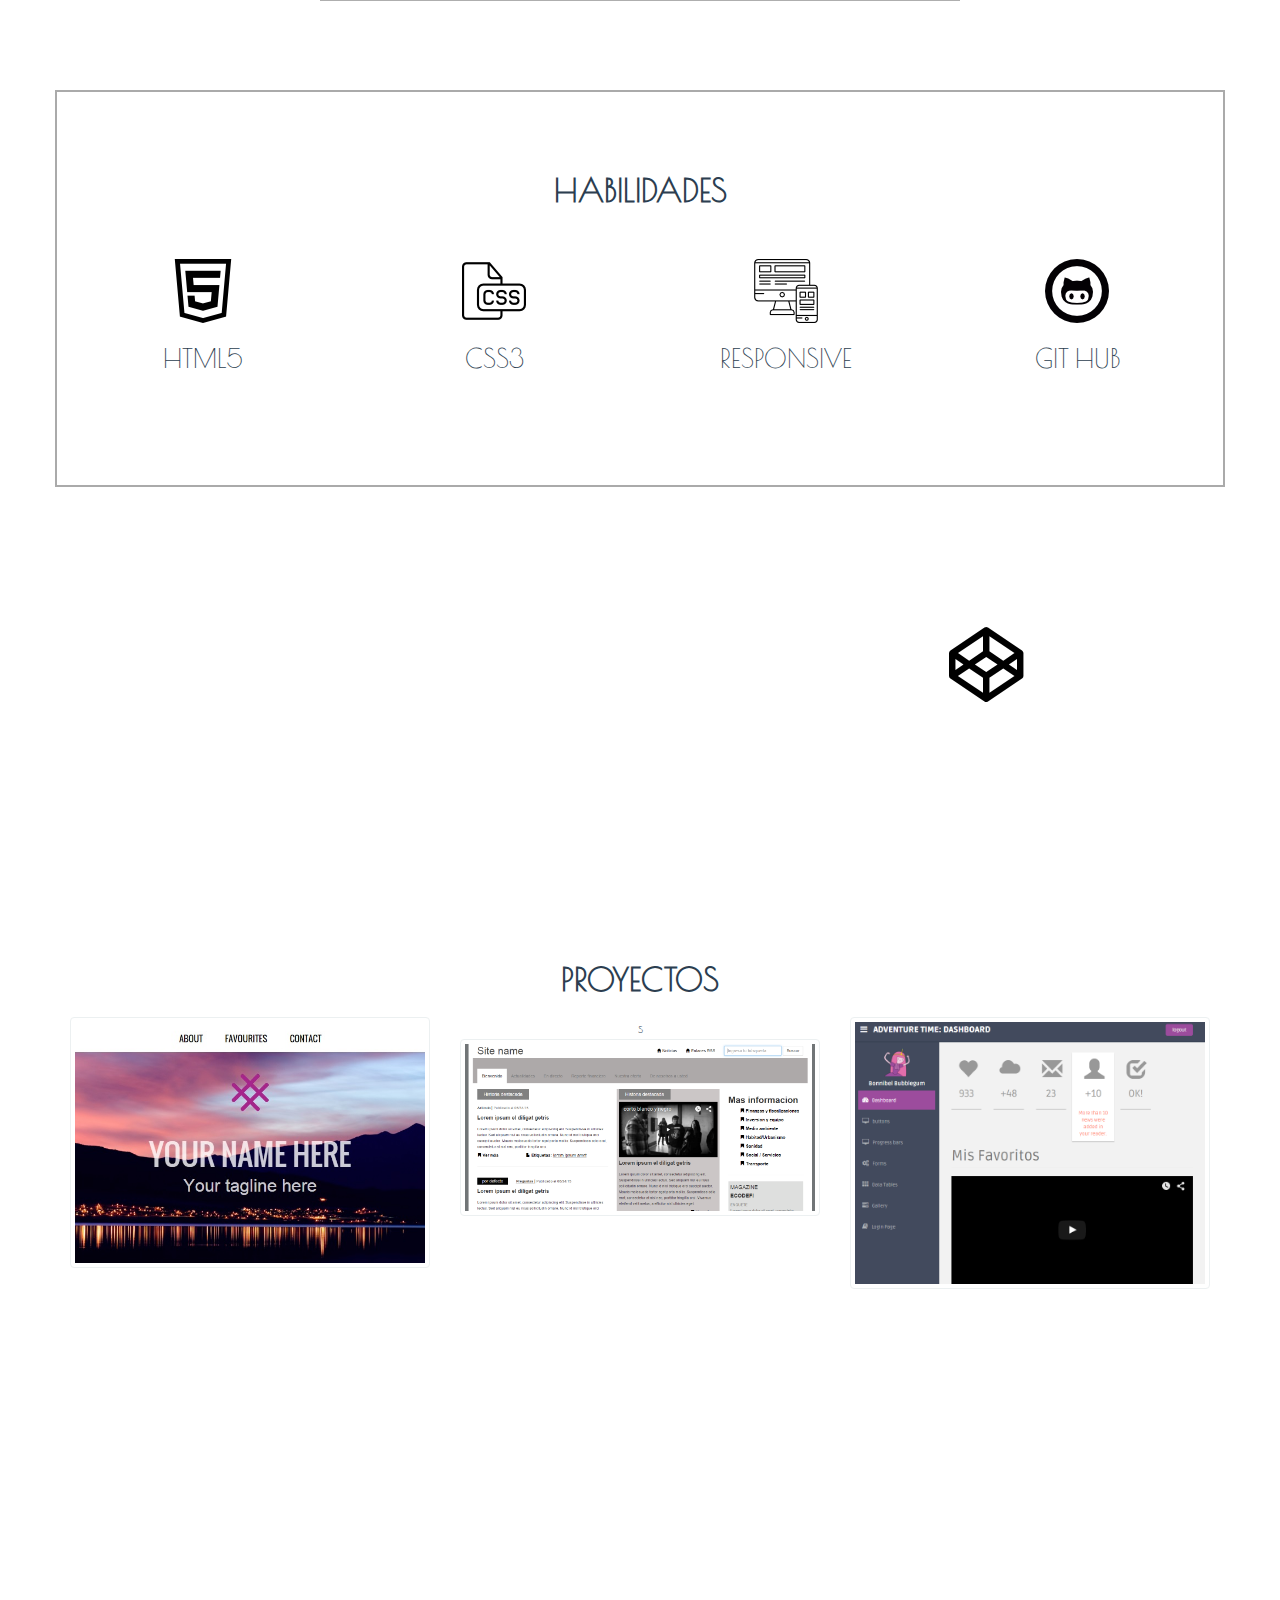
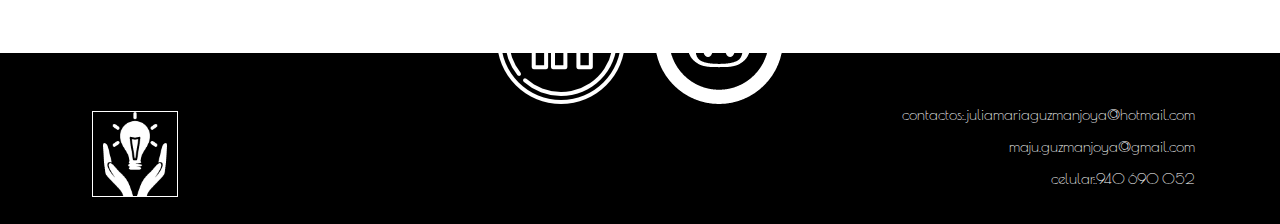
==== commit fd08a9cf: "ultimos cambios 2016" ====
--- a/index.html
+++ b/index.html
@@ -22,8 +22,7 @@
 				<a href='#sobre-mi'><li>HOLA</li></a>
 				<a href='#habilidades'><li>HABILIDADES</li></a>
 			</ul>	 
-		<img id='logo' class="hidden-xs "src='pictures/Untitled.png'>
-      
+		<img id='logo' class="hidden-xs" src='pictures/logo-gana.png'>      
 			<ul>
 				<a href='#mis-proyectos'><li>PROYECTOS</li></a>
 				<a href='#contactame'><li>CONTACTÀME</li></a>
@@ -32,7 +31,9 @@
 	</header>
 
 	<section id='banner' class='overlay'>
-		<div class='overlay'></div>
+		<div class='frase-banner'>
+      <p>Quality Assurence and Frontend Developer Junior</p>
+    </div>
 		<img id="logo2" class="hidden-lg" src="pictures/energy24.png" width="">
 	</section>
 
@@ -111,7 +112,7 @@
 <section id="contactame" class="mensajes pictures-mensaje3">
   <div class="">
     <h2 class="text-center">CONTACTAME</h2>
-	     <div class="col-lg-6 text-right"><a href="https://github.com/juliamary"><img src="pictures/face.png"></a></div>
+	     <div class="col-lg-6 text-right"><a href="https://www.linkedin.com/in/julia-maria-guzman-joya-ab8785108?trk=nav_responsive_tab_profile_pic"><img src="pictures/linkedin.png"></a></div>
 	     <div class="col-lg-6"><a href="https://github.com/juliamary"><img src="pictures/git.png"></a></div>
   </div>
 </section>
--- a/style/index_style.css
+++ b/style/index_style.css
@@ -1,7 +1,7 @@
 *{
 	margin: 0;
 	padding: 0;
-	font-family: helvetica;
+	 font-family: 'Poiret One', cursive;
 }
 
 h2,h1{font-weight: 600;padding: 10px 0}
@@ -18,7 +18,8 @@
 
 a,
 a:hover{
-	color:white;
+	color: black;
+	font-family: 'Poiret One', cursive;	
 }
 
 b{font-weight: 700}
@@ -26,16 +27,23 @@
 
 section#banner{
 	width: 100%;
-    background-image: url(../pictures/fondo.jpg);
+    background-image: url(../pictures/hero-image.jpg);
     background-attachment: fixed;
     /* background-position: center; */
     background-repeat: no-repeat;
     background-size: cover;
 }
 
+.frase-banner{    
+	text-align: center;
+    padding-top: 30em;
+}
 
-
-
+.frase-banner  p {
+   font-size: 3em;
+   color: rgb(58, 59, 61);
+   background: rgba(255, 255, 255, 0.31);
+}
 
 header{
 	position: fixed;
@@ -67,8 +75,7 @@
 }
 
 ul li:hover{
-	background-color: black;
-	box-shadow: 1px 1px 10px white;
+	background-color:255, 255, 255, 0.31 ;
 	border-radius: 2px;
 	
 	font-weight: 100px;
@@ -81,13 +88,21 @@
 }
 
 img#logo{
+	width: 300px;
+	height: 300px;
 	float:left;
 	display: block;
 	margin-left: 30px;
 	margin-right: 30px;
-	margin-top: 150px;
+	margin-top: 100px;
 	-webkit-transition: width .5s, height .5s, margin-right .5s, margin-top .5s;
 }
+
+/*.prueba{
+	background-color: black;
+	width: 20px;
+	height: 20px;
+}*/
 
 .decoracion{
     width: 50%;
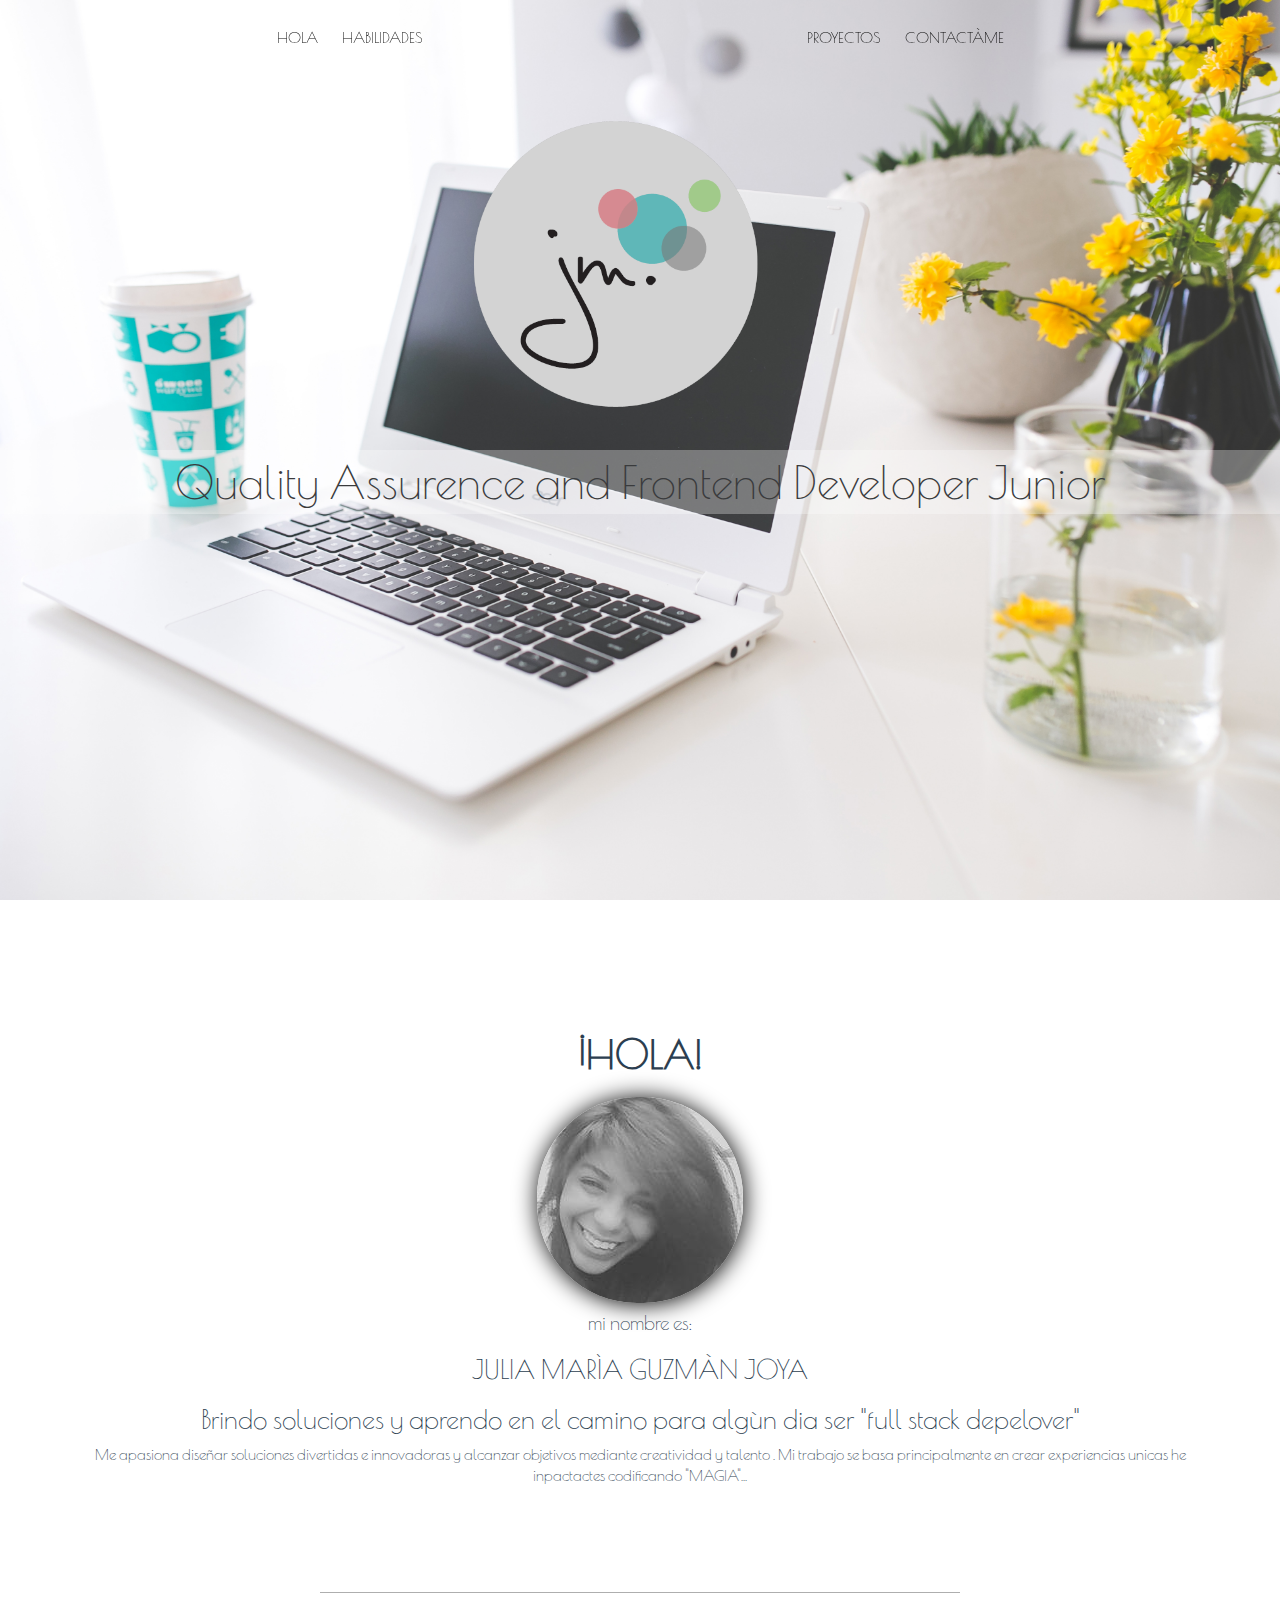
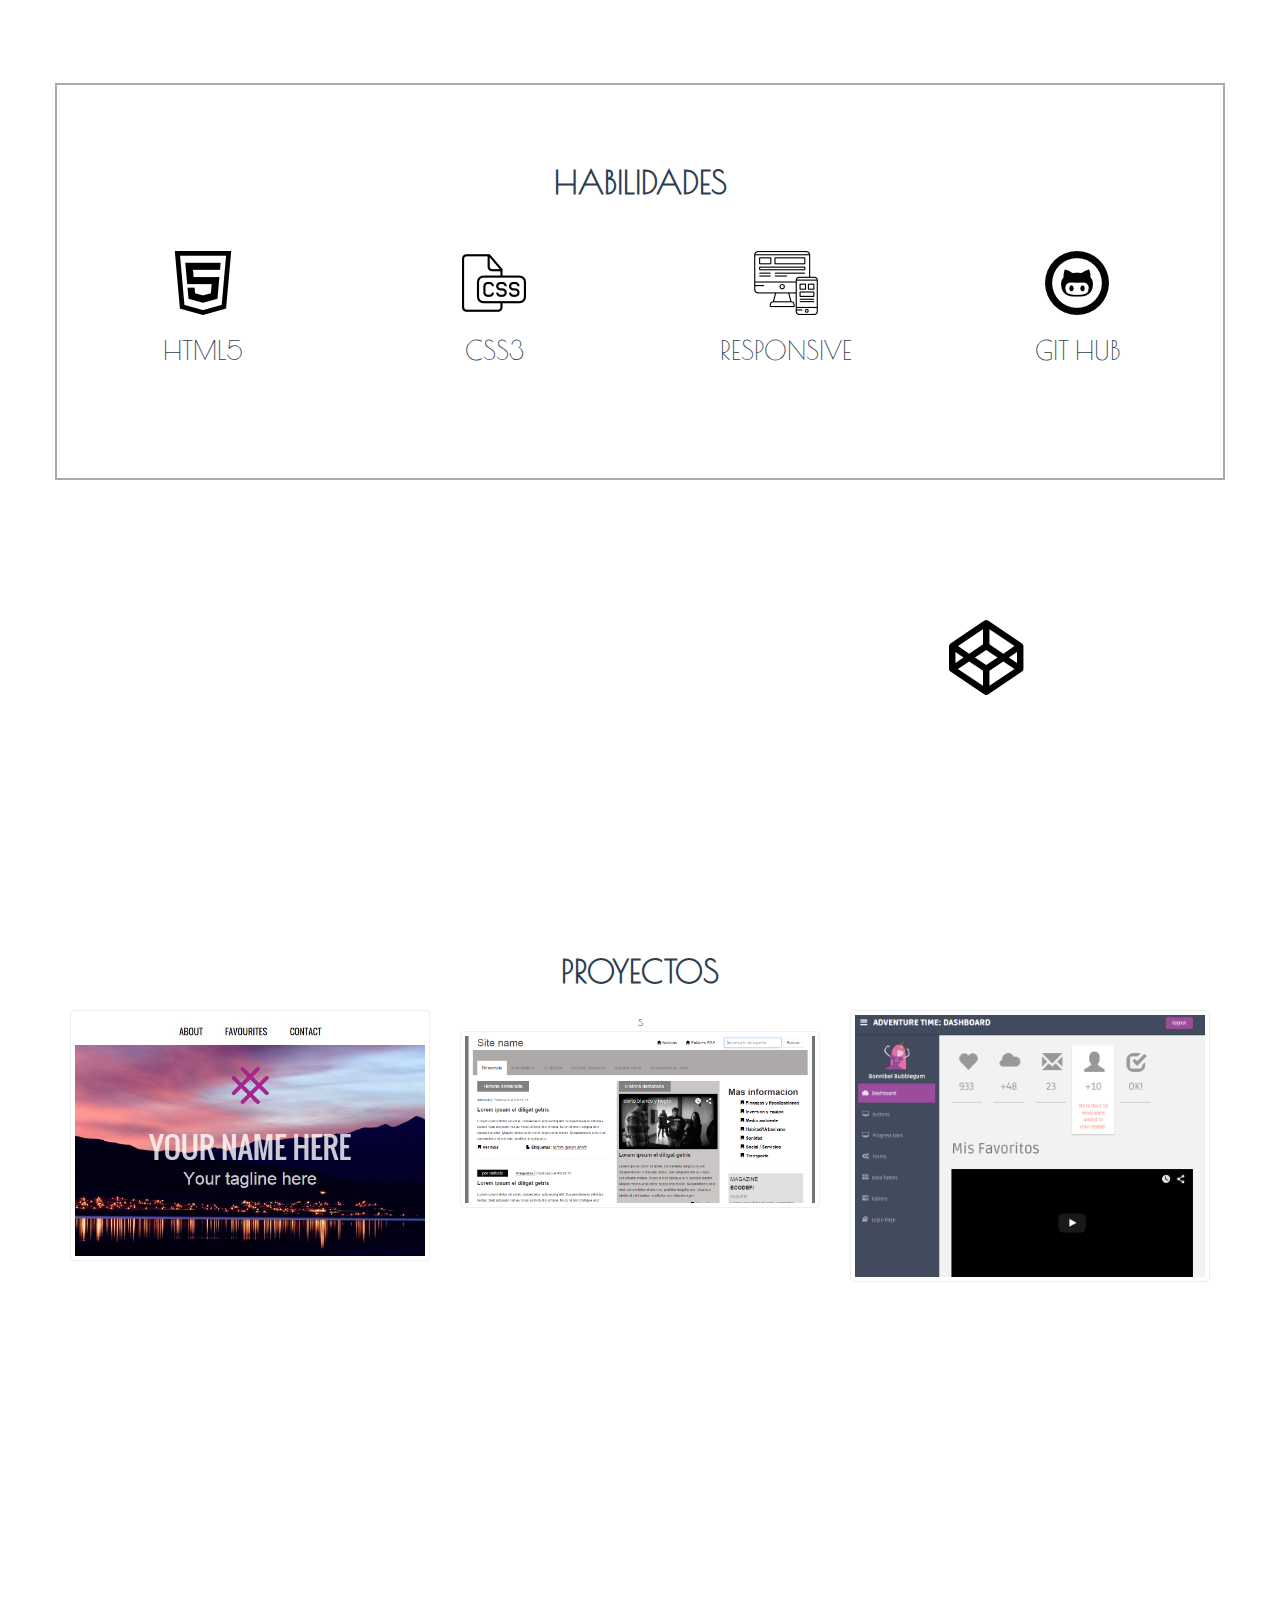
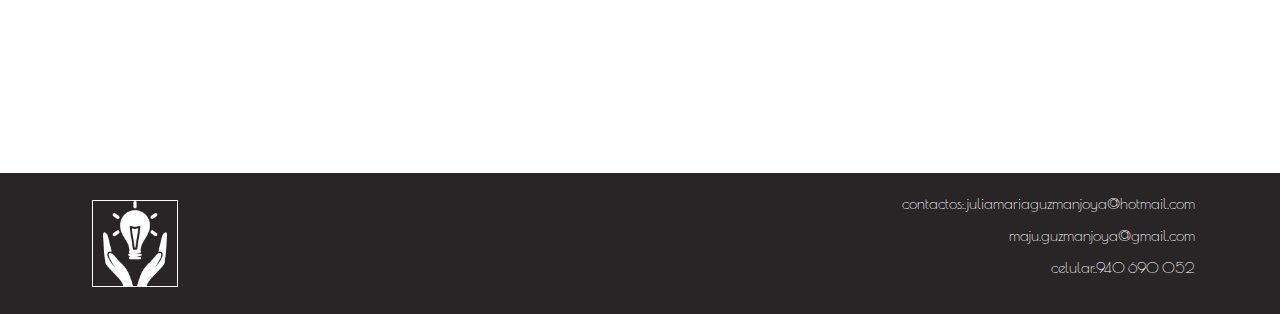
==== commit 0424c521: "cambios 13-07-2016" ====
--- a/index.html
+++ b/index.html
@@ -46,7 +46,7 @@
             <h4>mi nombre es:</h4>
               <h3>JULIA MARÌA GUZMÀN JOYA</h3>
               <h3>Brindo soluciones y aprendo en el camino para algùn dia ser "full stack depelover"</h3>
-          <p>Me apasiona diseñar soluciones divertidas e innovadoras y alcanzar objetivos mediante creatividad y talento . Mi trabajo se basa principalmente en crear experiencias unicas he inpactactes codificando "MAGIA"...</p>
+          <p  class="parrafo">Me apasiona diseñar soluciones divertidas e innovadoras y alcanzar objetivos mediante creatividad y talento . Mi trabajo se basa principalmente en crear experiencias unicas he inpactactes codificando "MAGIA"...</p>
       </div>     
   </div>
 </section>
@@ -79,7 +79,7 @@
 <div class="mensajes pictures-mensaje1">
   <div class="container">
       <div class="col-lg-9"><h2>Mis experimentos con JAVA-SCRIPT y JQUERY></h2>
-        <h3>estamos disenados para aprender < todo > </h3>
+        <h3>estamos diseñados para aprender < todo lo que nos proponemos > </h3>
       </div>
       <div class="col-lg-3">       
         <a href="http://codepen.io/majugj"><i class="fa-pulse fa fa-codepen fa-5x"></i></a>
@@ -110,10 +110,14 @@
 </section>
 
 <section id="contactame" class="mensajes pictures-mensaje3">
-  <div class="">
+  <div class="flex text-center">
     <h2 class="text-center">CONTACTAME</h2>
-	     <div class="col-lg-6 text-right"><a href="https://www.linkedin.com/in/julia-maria-guzman-joya-ab8785108?trk=nav_responsive_tab_profile_pic"><img src="pictures/linkedin.png"></a></div>
-	     <div class="col-lg-6"><a href="https://github.com/juliamary"><img src="pictures/git.png"></a></div>
+	     
+          <a href="https://www.linkedin.com/in/julia-maria-guzman-joya-ab8785108?trk=nav_responsive_tab_profile_pic">
+            <img src="pictures/linkedin.png"></a>
+          <a href="https://github.com/juliamary">
+            <img src="pictures/git.png"></a>
+      
   </div>
 </section>
 
--- a/style/index_style.css
+++ b/style/index_style.css
@@ -123,6 +123,9 @@
   box-shadow: 1px 1px 23px black
 }
 
+.parrafo{
+	margin:3px;
+}
 .mensajes{
 	
 	width: 100%;
@@ -177,7 +180,7 @@
 }
 
 footer{
-	background-color: black;
+	background-color: #292526;
 	color:white;
 	padding: 20px;
 	width: 100%;
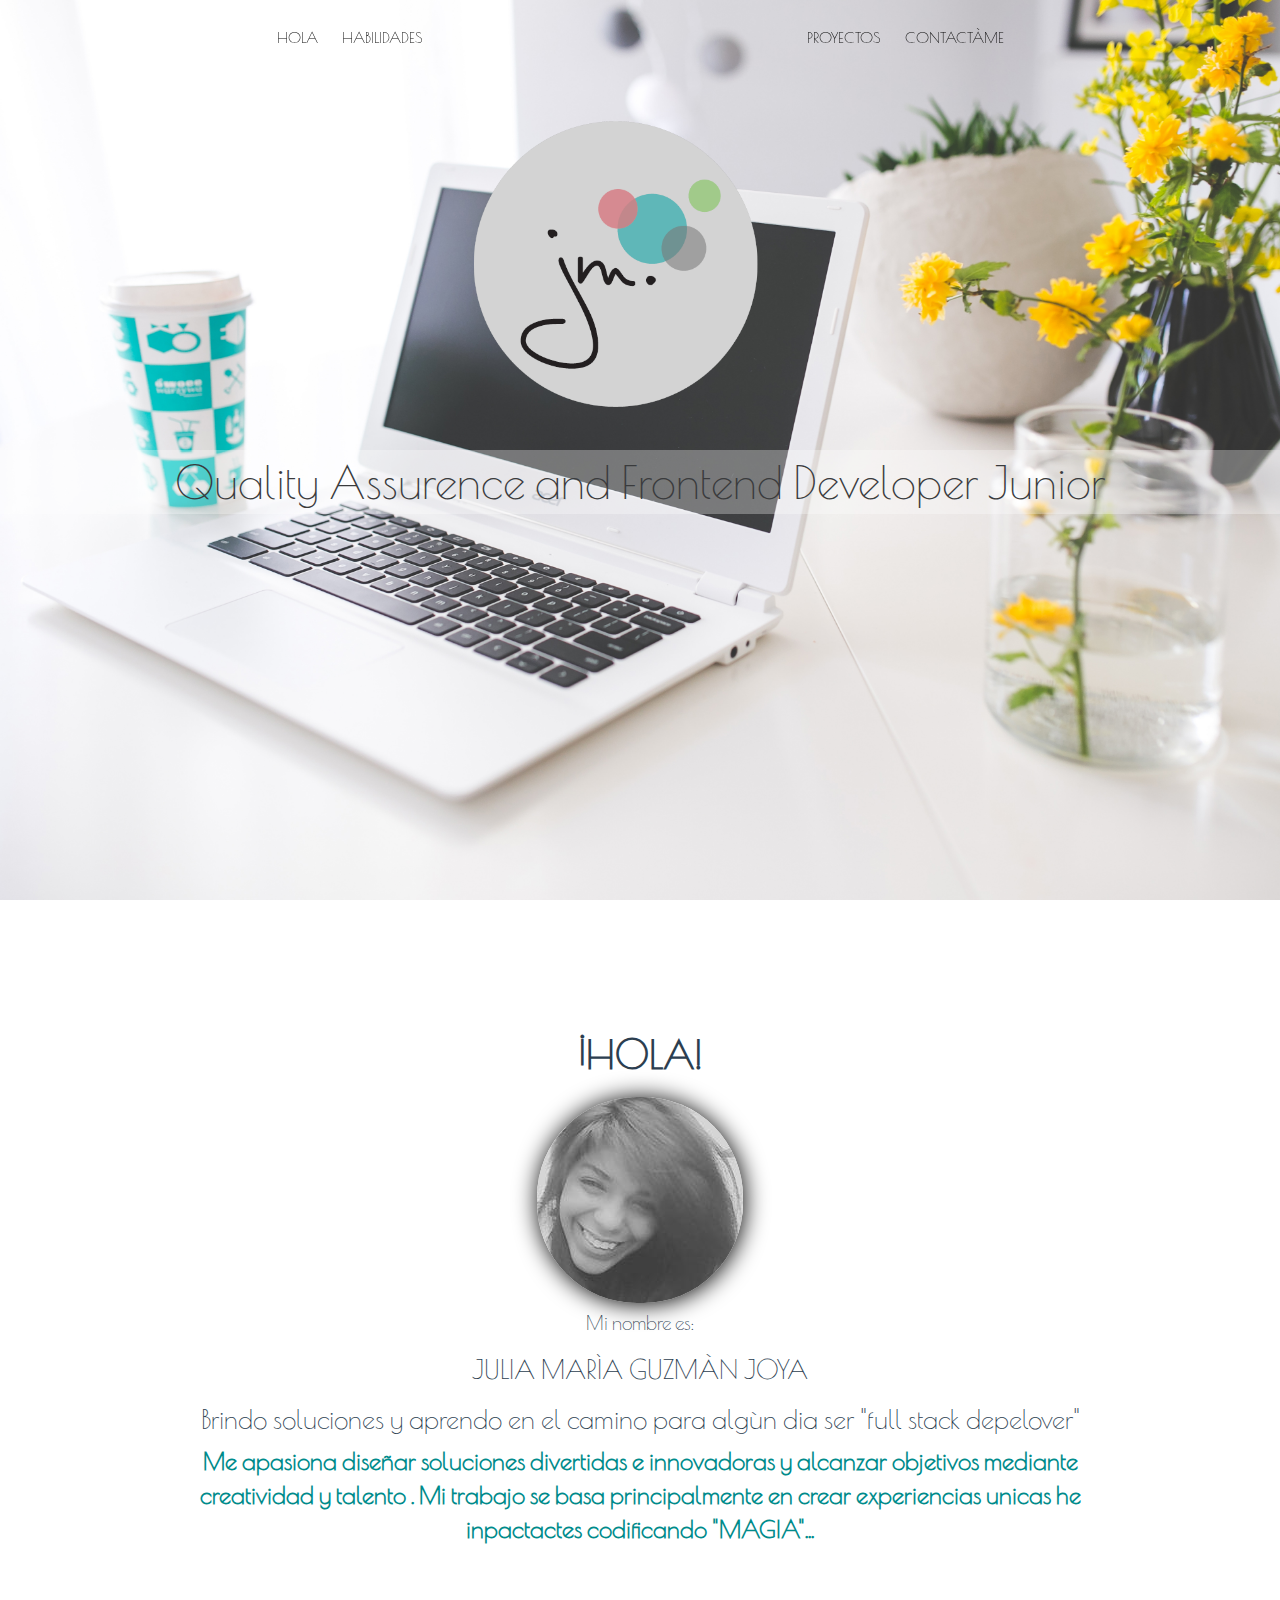
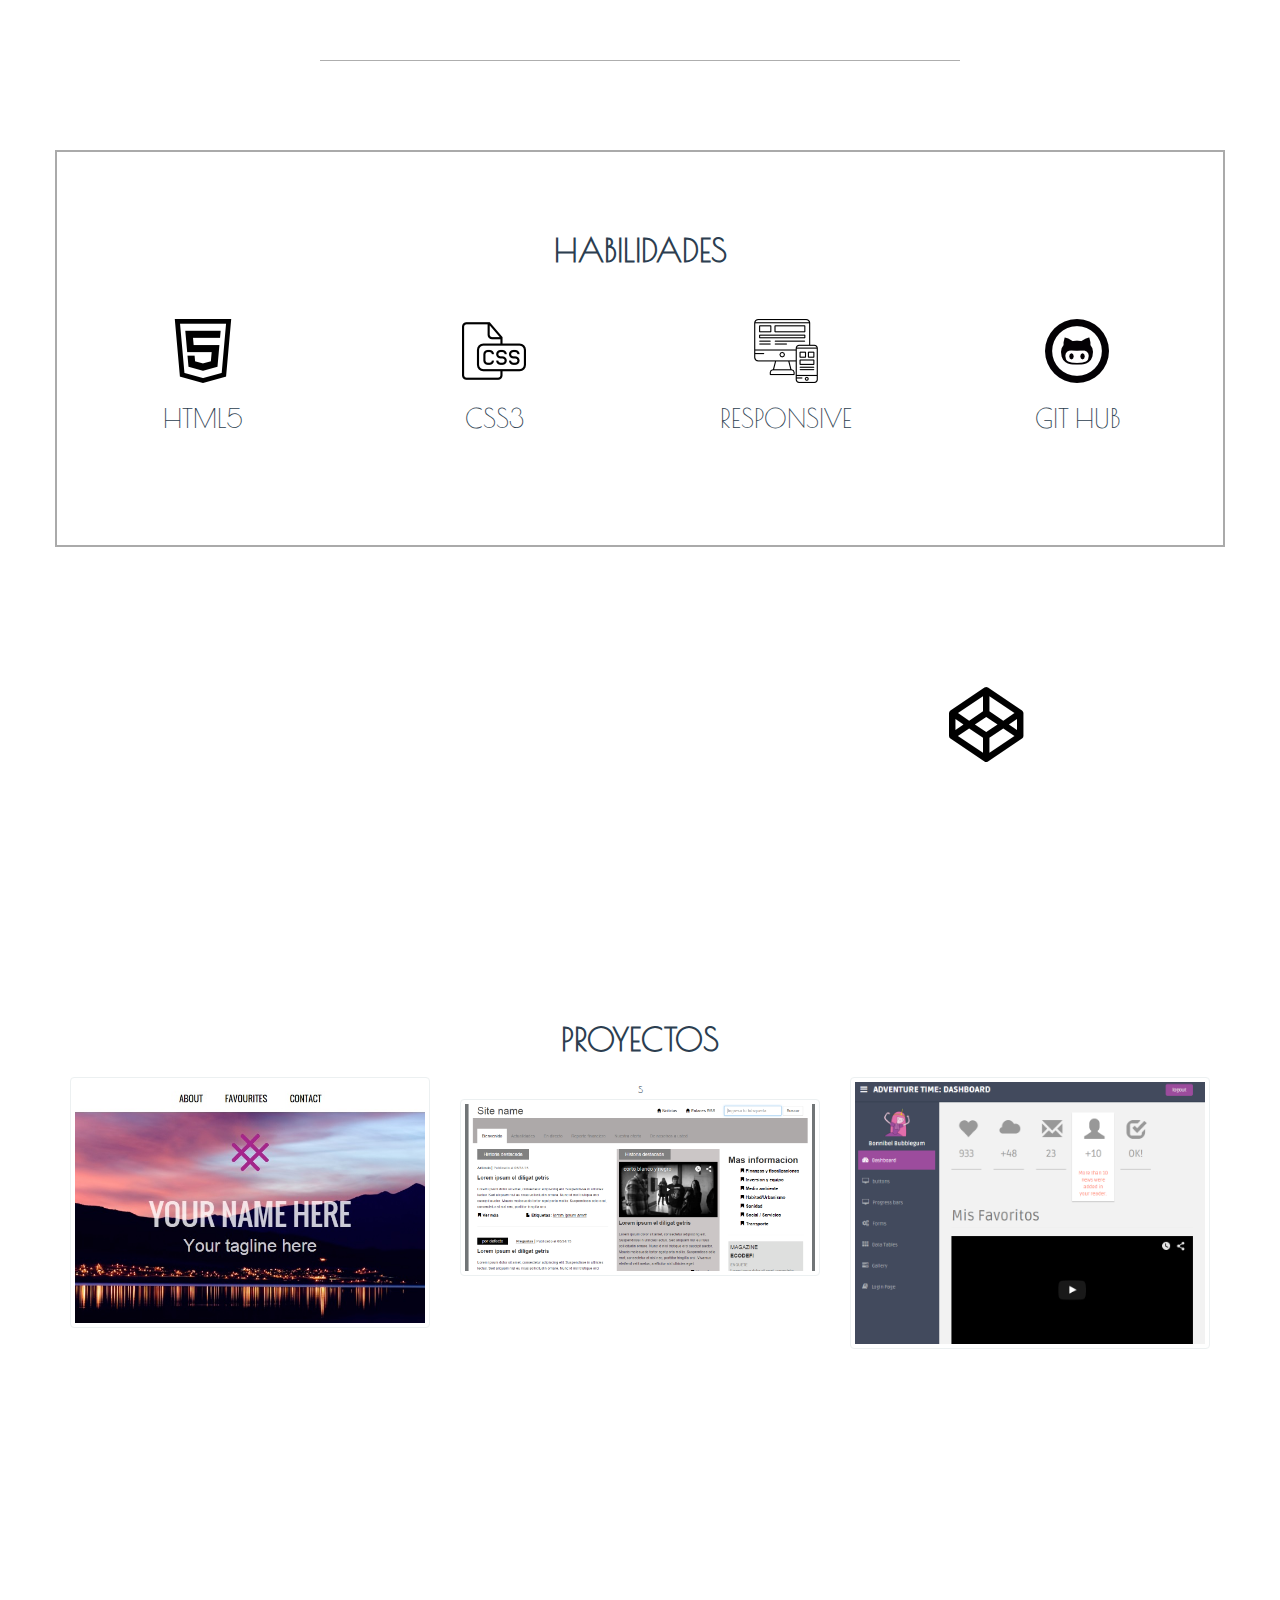
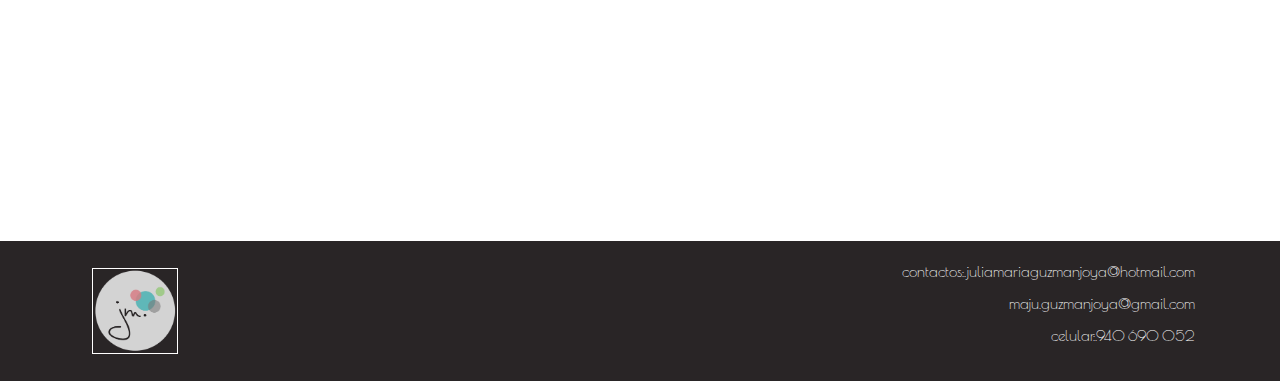
==== commit 155d44de: "modificando colores" ====
--- a/index.html
+++ b/index.html
@@ -6,7 +6,7 @@
   <link rel="stylesheet" type="text/css" href="style/bootstrap.min.css">
 	<link rel="stylesheet" href="style/index_style.css">
 	<link href='https://fonts.googleapis.com/css?family=Poiret+One' rel='stylesheet' type='text/css'>
-<link rel="stylesheet" href="http://cdnjs.cloudflare.com/ajax/libs/font-awesome/4.4.0/css/font-awesome.min.css">
+  <link rel="stylesheet" href="http://cdnjs.cloudflare.com/ajax/libs/font-awesome/4.4.0/css/font-awesome.min.css">
   <link href="font-awesome/css/font-awesome.min.css" rel="stylesheet" type="text/css">
 	<script src="https://ajax.googleapis.com/ajax/libs/jquery/2.1.3/jquery.min.js"></script>
 	<script src='js/script.js'></script>
@@ -43,7 +43,7 @@
       <div class="col-sm-12 text-center">
         <h1>¡HOLA!</h1>
           <img class="img-portafolio" src="pictures/portfolio-julia.jpg">
-            <h4>mi nombre es:</h4>
+            <h4>Mi nombre es:</h4>
               <h3>JULIA MARÌA GUZMÀN JOYA</h3>
               <h3>Brindo soluciones y aprendo en el camino para algùn dia ser "full stack depelover"</h3>
           <p  class="parrafo">Me apasiona diseñar soluciones divertidas e innovadoras y alcanzar objetivos mediante creatividad y talento . Mi trabajo se basa principalmente en crear experiencias unicas he inpactactes codificando "MAGIA"...</p>
@@ -125,7 +125,7 @@
 
 <footer>
 <div class="container">
-  <div class="col-lg-2"><img src="pictures/energy24.png" width="100%"></div>
+  <div class="col-lg-2"><img src="pictures/logo-gana.png" width="100%"></div>
     <div class="col-lg-10 text-right">
   	   <p>contactos:.juliamariaguzmanjoya@hotmail.com</p>
   	   <p>maju.guzmanjoya@gmail.com</p>
--- a/style/index_style.css
+++ b/style/index_style.css
@@ -124,7 +124,10 @@
 }
 
 .parrafo{
-	margin:3px;
+	padding: 0 90px;
+    font-size: x-large;
+    font-weight: 600;
+    color: darkcyan;
 }
 .mensajes{
 	
